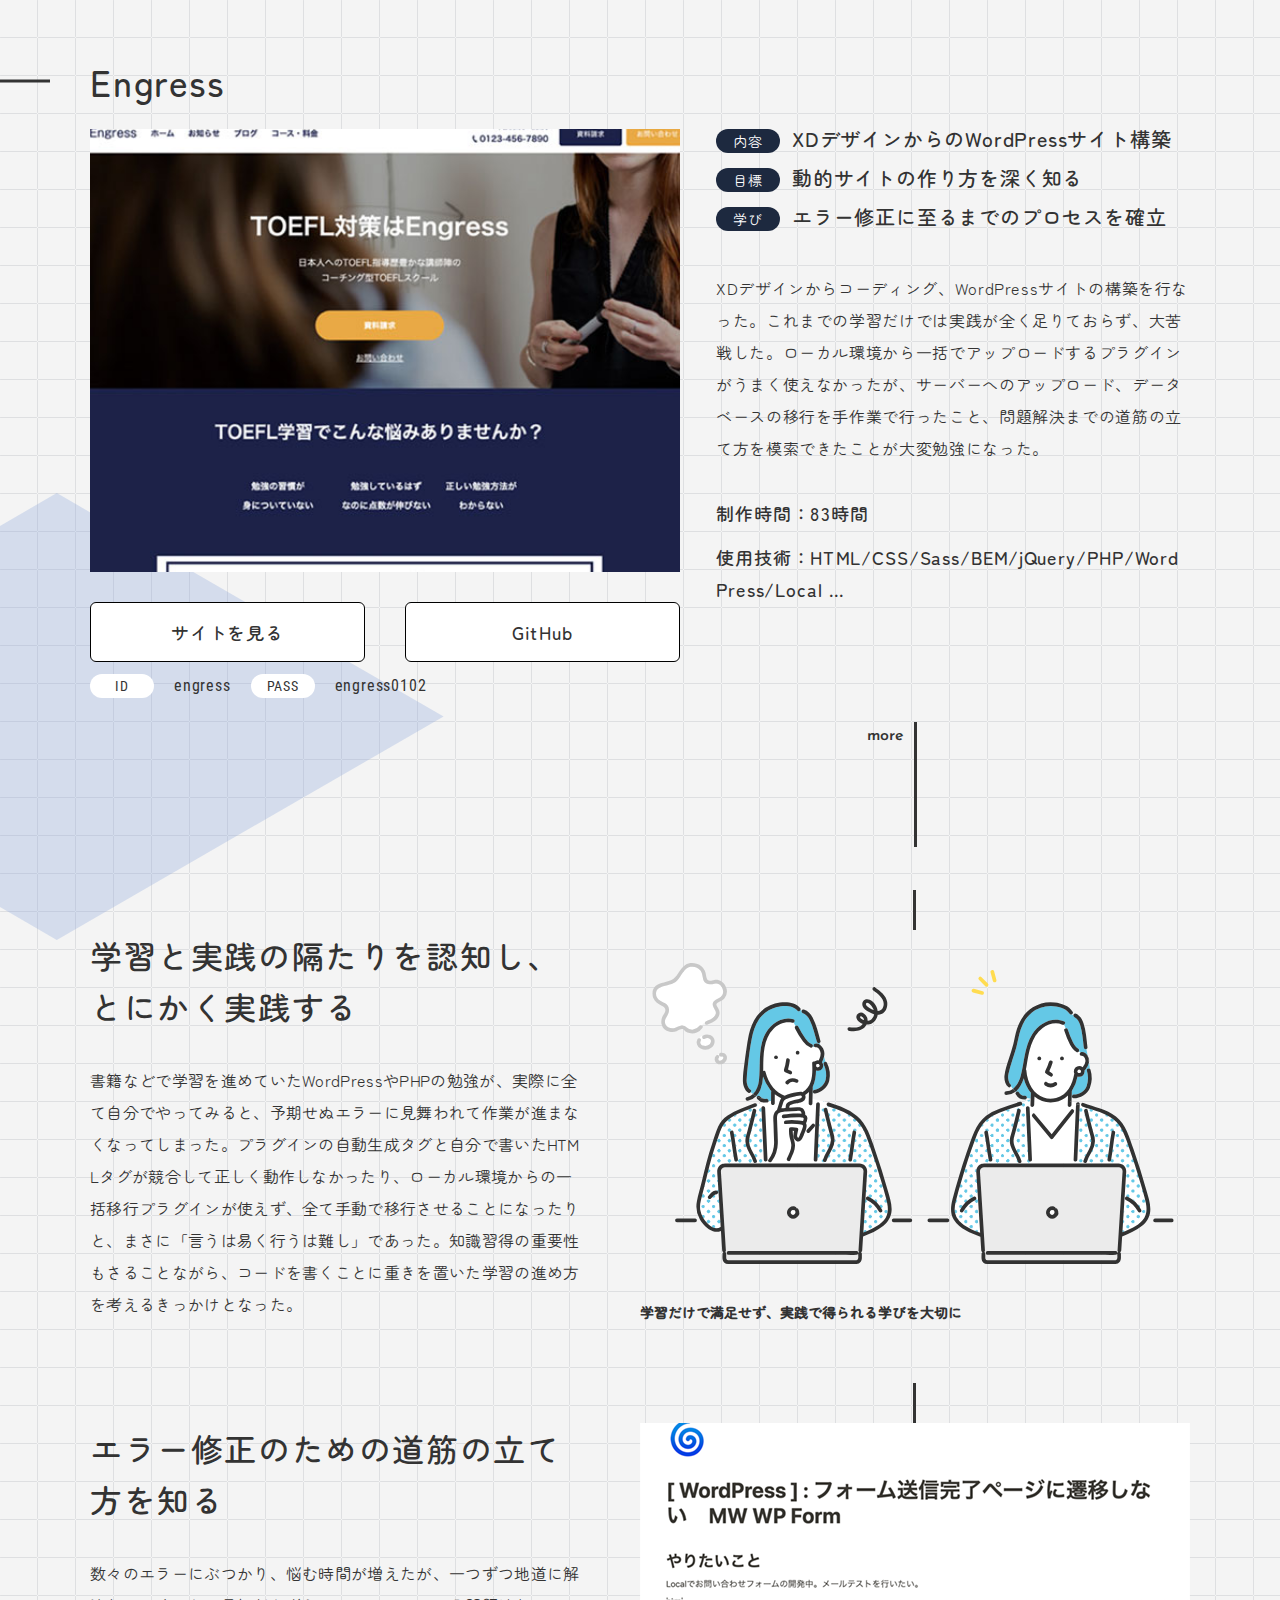
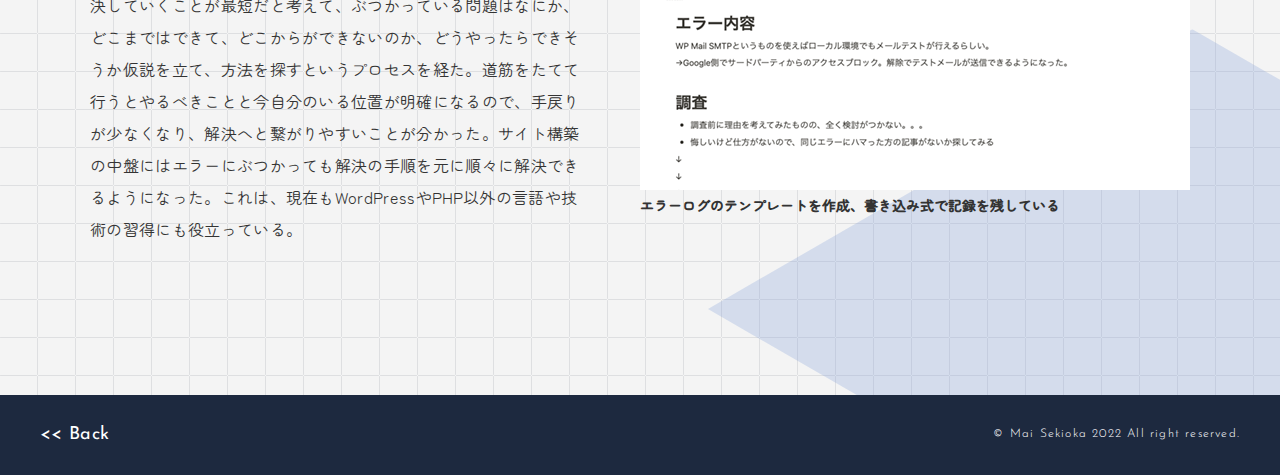
==== engress/index.html @ be6222df "制作物ページ　フォントの読み込み方法変更、フォント変更に伴う余白調整" ====
<!DOCTYPE html>
<html lang="ja">
<head>
  <meta charset="UTF-8">
  <meta http-equiv="X-UA-Compatible" content="IE=edge">
  <meta name="viewport" content="width=device-width, initial-scale=1.0" />
  <link rel="shortcut icon" href="../resources/img/favicon.ico">
  <link rel="apple-touch-icon" sizes="180x180" href="../resources/img/favicon.ico">
  <title>Engress - 架空英会話スクールのWordPressサイト | 関岡真依のポートフォリオサイト</title>
  <link rel="stylesheet" href="../resources/css/ress.css">
  <link rel="stylesheet" href="../resources/css/works.css">
</head>
<body>
  <main class="Works">
    <section class="Introduce">
      <div class="Introduce__Inner">
        <h2 class="Introduce-Title">Engress</h2>
        <div class="Introduce-Media">
          <div class="Introduce-Media-Link-Area">
            <div class="Introduce-Image" style="background-image: url(../resources/img/gallery/engress-fv.jpg);"></div>
            <div class="Introduce-LinkBtn-Box">
              <a href="https://engress.sakuraweb.com/" class="Introduce-LinkBtn-WebSite" target="_blank"><span class="Introduce-LinkBtn-Text">サイトを見る</span></a>
              <a href="https://github.com/MaiSekioka/engress" class="Introduce-LinkBtn-GitHub" target="_blank"><span class="Introduce-LinkBtn-Text">GitHub</span></a>
            </div>
            <div class="Introduce-LoginInformation">
              <div class="Introduce-LoginInformation-Item">
                <span class="Introduce-LoginInformation-Badge">ID</span>
                <span class="Introduce-LoginInformation-Text">engress</span>
              </div>
              <div class="Introduce-LoginInformation-Item">
                <span class="Introduce-LoginInformation-Badge">PASS</span>
                <span class="Introduce-LoginInformation-Text">engress0102</span>
              </div>
            </div>
          </div>
          <div class="Introduce-Media-Text-Area">
            <ul class="Introduce-Media-Summary-Box">
              <li class="Introduce-Media-Summary">
                <span class="Introduce-Media-Summary-Badge">内容</span>
                <span class="Introduce-Media-Summary-Text">XDデザインからのWordPressサイト構築</span>
              </li>
              <li class="Introduce-Media-Summary">
                <span class="Introduce-Media-Summary-Badge">目標</span>
                <span class="Introduce-Media-Summary-Text">動的サイトの作り方を深く知る</span>
              </li>
              <li class="Introduce-Media-Summary">
                <span class="Introduce-Media-Summary-Badge">学び</span>
                <span class="Introduce-Media-Summary-Text">エラー修正に至るまでのプロセスを確立</span>
              </li>
            </ul>
            <p class="Introduce-Media-Overview-Text">
              XDデザインからコーディング、WordPressサイトの構築を行なった。これまでの学習だけでは実践が全く足りておらず、大苦戦した。ローカル環境から一括でアップロードするプラグインがうまく使えなかったが、サーバーへのアップロード、データベースの移行を手作業で行ったこと、問題解決までの道筋の立て方を模索できたことが大変勉強になった。
            </p>
            <p class="Introduce-Media-Time-Text">
              制作時間：83時間
            </p>
            <p class="Introduce-Media-Technique-Text">
              使用技術：HTML/CSS/Sass/BEM/jQuery/PHP/WordPress/Local ...
            </p>
          </div>
        </div>
        
        <div class="More">
          <a href="#Description" class="More-Scroll-Btn">more</a>
          <div class="More-FootPrints-Area">
            <svg id="More-Footprints" class="js-animation More-Footprints" version="1.1" xmlns="http://www.w3.org/2000/svg" xmlns:xlink="http://www.w3.org/1999/xlink" x="0px" y="0px"
            viewBox="0 0 30 124" style="enable-background:new 0 0 30 124;" xml:space="preserve">
              <g id="More-Footprint01">
                <path class="st2" d="M1.8,5.3c0-0.7,0-1.4,0.1-2.2C2.1,1.2,3.8-0.2,5.8,0c1.7,0.2,3,1.5,3.1,3.1C9,3.9,9.1,4.6,9.1,5.3L1.8,5.3z"/>
                <path class="st2" d="M2.8,7.8c-0.6,0-1.1,0.4-1.2,1c-0.4,2.5-1.5,7.1-1.5,9c0.1,14.7,10.7,14.9,10.6,0c0-2-1.1-6.5-1.6-9c-0.1-0.6-0.6-1-1.2-1L2.8,7.8z"/>
              </g>
              <g id="More-Footprint02">
                <path class="st2" d="M20.7,52.8c0-0.7,0-1.4,0.1-2.2c0.2-1.9,1.9-3.3,3.8-3.1c1.7,0.2,3,1.5,3.1,3.1c0.1,0.7,0.1,1.4,0.2,2.2L20.7,52.8z"/>
                <path class="st2" d="M21.7,55.3c-0.6,0-1.1,0.4-1.2,1c-0.4,2.5-1.5,7.1-1.5,9c0.1,14.7,10.7,14.9,10.6,0c0-2-1.1-6.5-1.6-9c-0.1-0.6-0.6-1-1.2-1L21.7,55.3z"/>
              </g>
              <g id="More-Footprint03">
                <path class="st2" d="M2.1,100.4c0-0.7,0-1.5,0.1-2.2c0.2-1.9,1.9-3.3,3.8-3.1c1.7,0.2,3,1.5,3.1,3.1c0.1,0.7,0.1,1.4,0.2,2.2L2.1,100.4z"/>
                <path class="st2" d="M3.2,102.9c-0.6,0-1.1,0.4-1.2,1c-0.4,2.5-1.5,7.1-1.5,9c0.1,14.8,10.7,14.9,10.7,0c0-2-1.1-6.5-1.6-9c-0.1-0.6-0.6-1-1.2-1L3.2,102.9z"/>
              </g>
            </svg>
          </div>
        </div>
      </div>

      <div class="Introduce-Bg-Diamond-BottomLeft"></div>
      <div class="Introduce-SP-Bg-Diamond-MiddleLeft"></div>
      <div class="Introduce-SP-Bg-Diamond-BottomRight"></div>
    </section>

    <section id="Description" class="Description">
      <div class="Description__Inner">
          <div class="Description-Media">
            <div class="Description-Media__Inner">
              <div class="Description-Text-Box">
                <p class="Description-Text-Box-Title">学習と実践の隔たりを認知し、とにかく実践する</p>
                <p class="Description-Text-Box-Text">
                  書籍などで学習を進めていたWordPressやPHPの勉強が、実際に全て自分でやってみると、予期せぬエラーに見舞われて作業が進まなくなってしまった。プラグインの自動生成タグと自分で書いたHTMLタグが競合して正しく動作しなかったり、ローカル環境からの一括移行プラグインが使えず、全て手動で移行させることになったりと、まさに「言うは易く行うは難し」であった。知識習得の重要性もさることながら、コードを書くことに重きを置いた学習の進め方を考えるきっかけとなった。
                </p>
              </div>
              <figure class="Description-Image-Box">
                <img src="../resources/img/gallery/engress-media01.svg" alt="エラーを解決する人" class="Description-Img">
                <figcaption class="Description-Caption">学習だけで満足せず、実践で得られる学びを大切に</figcaption>
              </figure>
            </div>
          </div>

          <div class="Description-Media">
            <div class="Description-Media__Inner">
              <div class="Description-Text-Box">
                <p class="Description-Text-Box-Title">エラー修正のための道筋の立て方を知る</p>
                <p class="Description-Text-Box-Text">
                  数々のエラーにぶつかり、悩む時間が増えたが、一つずつ地道に解決していくことが最短だと考えて、ぶつかっている問題はなにか、どこまではできて、どこからができないのか、どうやったらできそうか仮説を立て、方法を探すというプロセスを経た。道筋をたてて行うとやるべきことと今自分のいる位置が明確になるので、手戻りが少なくなり、解決へと繋がりやすいことが分かった。サイト構築の中盤にはエラーにぶつかっても解決の手順を元に順々に解決できるようになった。これは、現在もWordPressやPHP以外の言語や技術の習得にも役立っている。</p>
              </div>
              <figure class="Description-Image-Box">
                <img src="../resources/img/gallery/engress-media02.png" alt="Notionのエラーノート" class="Description-Img">
                <figcaption class="Description-Caption">エラーログのテンプレートを作成、書き込み式で記録を残している</figcaption>
              </figure>
            </div>
          </div>

      </div>
      <div class="Description-Bg-Diamond-BottomRight"></div>
      <div class="Description-SP-Bg-Diamond-BottomLeft"></div>
    </section>
  </main> 
  <footer class="Works-Footer">
    <div class="Works-Footer__Inner">
      <a href="#" onclick="history.back(-1); return false;" class="Works-Footer-Back-Link">&lt;&lt; Back</a>
      <small class="Works-Footer-CopyText">©︎ Mai Sekioka 2022 All right reserved.</small>
    </div>
  </footer>
  <script src="../resources/js/jquery-3.6.0.min.js" defer></script>
  <script src="../resources/js/works.js" defer></script>
</body>
</html>
---- resources/css/ress.css ----
/*!
 * ress.css • v4.0.0
 * MIT License
 * github.com/filipelinhares/ress
 */

/* # =================================================================
   # Global selectors
   # ================================================================= */

html {
  box-sizing: border-box;
  -webkit-text-size-adjust: 100%; /* Prevent adjustments of font size after orientation changes in iOS */
  word-break: normal;
  -moz-tab-size: 4;
  tab-size: 4;
}

*,
::before,
::after {
  background-repeat: no-repeat; /* Set `background-repeat: no-repeat` to all elements and pseudo elements */
  box-sizing: inherit;
}

::before,
::after {
  text-decoration: inherit; /* Inherit text-decoration and vertical align to ::before and ::after pseudo elements */
  vertical-align: inherit;
}

* {
  padding: 0; /* Reset `padding` and `margin` of all elements */
  margin: 0;
}

/* # =================================================================
   # General elements
   # ================================================================= */

hr {
  overflow: visible; /* Show the overflow in Edge and IE */
  height: 0; /* Add the correct box sizing in Firefox */
  color: inherit; /* Correct border color in Firefox. */
}

details,
main {
  display: block; /* Render the `main` element consistently in IE. */
}

summary {
  display: list-item; /* Add the correct display in all browsers */
}

small {
  font-size: 80%; /* Set font-size to 80% in `small` elements */
}

[hidden] {
  display: none; /* Add the correct display in IE */
}

abbr[title] {
  border-bottom: none; /* Remove the bottom border in Chrome 57 */
  /* Add the correct text decoration in Chrome, Edge, IE, Opera, and Safari */
  text-decoration: underline;
  text-decoration: underline dotted;
}

a {
  background-color: transparent; /* Remove the gray background on active links in IE 10 */
}

a:active,
a:hover {
  outline-width: 0; /* Remove the outline when hovering in all browsers */
}

code,
kbd,
pre,
samp {
  font-family: monospace, monospace; /* Specify the font family of code elements */
}

pre {
  font-size: 1em; /* Correct the odd `em` font sizing in all browsers */
}

b,
strong {
  font-weight: bolder; /* Add the correct font weight in Chrome, Edge, and Safari */
}

/* https://gist.github.com/unruthless/413930 */
sub,
sup {
  font-size: 75%;
  line-height: 0;
  position: relative;
  vertical-align: baseline;
}

sub {
  bottom: -0.25em;
}

sup {
  top: -0.5em;
}

table {
  border-color: inherit; /* Correct border color in all Chrome, Edge, and Safari. */
  text-indent: 0; /* Remove text indentation in Chrome, Edge, and Safari */
}

/* # =================================================================
   # Forms
   # ================================================================= */

input {
  border-radius: 0;
}

/* Replace pointer cursor in disabled elements */
[disabled] {
  cursor: default;
}

[type='number']::-webkit-inner-spin-button,
[type='number']::-webkit-outer-spin-button {
  height: auto; /* Correct the cursor style of increment and decrement buttons in Chrome */
}

[type='search'] {
  -webkit-appearance: textfield; /* Correct the odd appearance in Chrome and Safari */
  outline-offset: -2px; /* Correct the outline style in Safari */
}

[type='search']::-webkit-search-decoration {
  -webkit-appearance: none; /* Remove the inner padding in Chrome and Safari on macOS */
}

textarea {
  overflow: auto; /* Internet Explorer 11+ */
  resize: vertical; /* Specify textarea resizability */
}

button,
input,
optgroup,
select,
textarea {
  font: inherit; /* Specify font inheritance of form elements */
}

optgroup {
  font-weight: bold; /* Restore the font weight unset by the previous rule */
}

button {
  overflow: visible; /* Address `overflow` set to `hidden` in IE 8/9/10/11 */
}

button,
select {
  text-transform: none; /* Firefox 40+, Internet Explorer 11- */
}

/* Apply cursor pointer to button elements */
button,
[type='button'],
[type='reset'],
[type='submit'],
[role='button'] {
  cursor: pointer;
  color: inherit;
}

/* Remove inner padding and border in Firefox 4+ */
button::-moz-focus-inner,
[type='button']::-moz-focus-inner,
[type='reset']::-moz-focus-inner,
[type='submit']::-moz-focus-inner {
  border-style: none;
  padding: 0;
}

/* Replace focus style removed in the border reset above */
button:-moz-focusring,
[type='button']::-moz-focus-inner,
[type='reset']::-moz-focus-inner,
[type='submit']::-moz-focus-inner {
  outline: 1px dotted ButtonText;
}

button,
html [type='button'], /* Prevent a WebKit bug where (2) destroys native `audio` and `video`controls in Android 4 */
[type='reset'],
[type='submit'] {
  -webkit-appearance: button; /* Correct the inability to style clickable types in iOS */
}

/* Remove the default button styling in all browsers */
button,
input,
select,
textarea {
  background-color: transparent;
  border-style: none;
}

a:focus,
button:focus,
input:focus,
select:focus,
textarea:focus {
  outline-width: 0;
}

/* Style select like a standard input */
select {
  -moz-appearance: none; /* Firefox 36+ */
  -webkit-appearance: none; /* Chrome 41+ */
}

select::-ms-expand {
  display: none; /* Internet Explorer 11+ */
}

select::-ms-value {
  color: currentColor; /* Internet Explorer 11+ */
}

legend {
  border: 0; /* Correct `color` not being inherited in IE 8/9/10/11 */
  color: inherit; /* Correct the color inheritance from `fieldset` elements in IE */
  display: table; /* Correct the text wrapping in Edge and IE */
  max-width: 100%; /* Correct the text wrapping in Edge and IE */
  white-space: normal; /* Correct the text wrapping in Edge and IE */
  max-width: 100%; /* Correct the text wrapping in Edge 18- and IE */
}

::-webkit-file-upload-button {
  /* Correct the inability to style clickable types in iOS and Safari */
  -webkit-appearance: button;
  color: inherit;
  font: inherit; /* Change font properties to `inherit` in Chrome and Safari */
}

/* # =================================================================
   # Specify media element style
   # ================================================================= */

img {
  border-style: none; /* Remove border when inside `a` element in IE 8/9/10 */
}

/* Add the correct vertical alignment in Chrome, Firefox, and Opera */
progress {
  vertical-align: baseline;
}

/* # =================================================================
   # Accessibility
   # ================================================================= */

/* Specify the progress cursor of updating elements */
[aria-busy='true'] {
  cursor: progress;
}

/* Specify the pointer cursor of trigger elements */
[aria-controls] {
  cursor: pointer;
}

/* Specify the unstyled cursor of disabled, not-editable, or otherwise inoperable elements */
[aria-disabled='true'] {
  cursor: default;
}
---- resources/css/works.css ----
@charset "UTF-8";
html {
  overflow-x: hidden;
  font-size: 62.5%;
}

@font-face {
  font-family: "Zen Maru Gothic";
  src: url("/resources/font/ZenMaruGothic-Regular.woff") format("woff");
  font-style: normal;
  font-weight: 400;
  font-display: swap;
}
@font-face {
  font-family: "Zen Maru Gothic";
  src: url("/resources/font/ZenMaruGothic-Medium.woff") format("woff");
  font-style: normal;
  font-weight: 500;
  font-display: swap;
}
@font-face {
  font-family: "Josefin Sans";
  src: url("/resources/font/JosefinSans-Light.woff") format("woff");
  font-style: normal;
  font-weight: 300;
  font-display: swap;
}
@font-face {
  font-family: "Josefin Sans";
  src: url("/resources/font/JosefinSans-Regular.woff") format("woff");
  font-style: normal;
  font-weight: 400;
  font-display: swap;
}
@font-face {
  font-family: "Josefin Sans";
  src: url("/resources/font/JosefinSans-SemiBold.woff") format("woff");
  font-style: normal;
  font-weight: 600;
  font-display: swap;
}
@font-face {
  font-family: "Roboto Condensed";
  src: url("/resources/font/RobotoCondensed-Regular.woff") format("woff");
  font-style: normal;
  font-weight: 400;
  font-display: swap;
}
body {
  font-size: 1.6rem;
  font-family: "Zen Maru Gothic", "ヒラギノ丸ゴ ProN", "Hiragino Maru Gothic ProN", serif;
  color: #333333;
  position: relative;
  overflow-x: hidden;
}

body * {
  box-sizing: border-box;
}

img {
  display: block;
  width: 100%;
}

li {
  list-style: none;
}

a {
  display: block;
}

a:link, a:visited, a:hover, a:active {
  color: #333333;
  text-decoration: none;
}

.Works {
  overflow: hidden;
  background: url(../img/bg-grid.svg), #f4f4f4;
}
@media screen and (max-width: 767px) {
  .Works {
    background: url(../img/bg-grid-sm.svg), #f4f4f4;
  }
}

.Introduce {
  position: relative;
  z-index: 0;
  align-items: center;
  justify-content: center;
  display: flex;
  width: 100%;
  min-height: 850px;
  padding-top: 60px;
  padding-left: 40px;
  padding-right: 40px;
}
@media screen and (max-width: 767px) {
  .Introduce {
    min-height: auto;
    padding-top: 62px;
    padding-bottom: 80px;
    padding-left: 0px;
    padding-right: 0px;
  }
}
.Introduce__Inner {
  width: 1100px;
}
@media screen and (max-width: 767px) {
  .Introduce__Inner {
    width: 100%;
  }
}

.Introduce-Title {
  position: relative;
  font-size: 3.6rem;
  line-height: 1;
  font-weight: 500;
  font-style: normal;
  letter-spacing: 0.05em;
}
@media screen and (max-width: 767px) {
  .Introduce-Title {
    padding-left: 137px;
    font-size: 2.8rem;
  }
}
.Introduce-Title::before {
  content: "";
  position: absolute;
  left: calc(((100vw - 100%) / 2 + 40px) * -1);
  top: 50%;
  display: block;
  transform: translateY(-50%);
  width: calc((100vw - 100%) / 2);
  min-width: 132px;
  height: 3px;
  background-color: #333333;
}
@media screen and (max-width: 1439px) {
  .Introduce-Title::before {
    left: -172px;
    width: 132px;
  }
}
@media screen and (max-width: 767px) {
  .Introduce-Title::before {
    left: 0;
    width: 115px;
    min-width: auto;
  }
}

.Introduce-Media {
  align-items: flex-start;
  gap: 36px;
  justify-content: space-between;
  display: flex;
  margin-top: 30px;
}
@media screen and (max-width: 767px) {
  .Introduce-Media {
    flex-direction: column;
    gap: 48px;
    margin-top: 32px;
    width: 100%;
    padding-left: 15px;
    padding-right: 15px;
  }
}

.Introduce-Media-Link-Area {
  min-width: 53.6363636364%;
  flex: 1;
}
@media screen and (max-width: 767px) {
  .Introduce-Media-Link-Area {
    width: 100%;
    min-width: auto;
  }
}

.Introduce-Image {
  display: block;
  width: 100%;
  padding-top: 75.0847457627%;
  background-repeat: no-repeat;
  background-position: center;
  background-size: cover;
}
@media screen and (max-width: 767px) {
  .Introduce-Image {
    padding-top: 75.1724137931%;
  }
}

.Introduce-LinkBtn-Box {
  align-items: center;
  justify-content: space-between;
  display: flex;
  margin-top: 30px;
  font-size: 1.8rem;
  font-weight: 500;
  font-style: normal;
  letter-spacing: 0.05em;
}
@media screen and (max-width: 767px) {
  .Introduce-LinkBtn-Box {
    gap: 20px;
    margin-top: 16px;
    font-size: 1.6rem;
  }
}

.Introduce-LinkBtn-WebSite {
  position: relative;
  overflow: hidden;
  align-items: center;
  justify-content: center;
  display: flex;
  border: 1px solid #000;
  border-radius: 6px;
  width: 46.6101694915%;
  height: 60px;
  background-color: #fff;
  cursor: pointer;
}
@media screen and (max-width: 767px) {
  .Introduce-LinkBtn-WebSite {
    width: 100%;
    min-width: 42.1875%;
    height: 48px;
  }
}
.Introduce-LinkBtn-WebSite:after {
  content: "";
  position: absolute;
  display: block;
  width: 100%;
  height: 100%;
  background-color: #1d293f;
  transform-origin: center;
  transform: scale(0, 1);
  transition: all ease-in 0.2s;
}
.Introduce-LinkBtn-WebSite:hover {
  border: 1px solid #1d293f;
  color: #fff;
  transition: all 0.3s;
}
.Introduce-LinkBtn-WebSite:hover:after {
  opacity: 1;
  transform: scale(1, 1);
  transition: all ease-in 0.2s;
}

.Introduce-LinkBtn-GitHub {
  position: relative;
  overflow: hidden;
  align-items: center;
  justify-content: center;
  display: flex;
  border: 1px solid #000;
  border-radius: 6px;
  width: 46.6101694915%;
  height: 60px;
  background-color: #fff;
  cursor: pointer;
}
@media screen and (max-width: 767px) {
  .Introduce-LinkBtn-GitHub {
    width: 100%;
    min-width: 42.1875%;
    height: 48px;
  }
}
.Introduce-LinkBtn-GitHub:after {
  content: "";
  position: absolute;
  display: block;
  width: 100%;
  height: 100%;
  background-color: #1d293f;
  transform-origin: center;
  transform: scale(0, 1);
  opacity: 0.5;
  transition: all ease-in 0.2s;
}
.Introduce-LinkBtn-GitHub:hover {
  border: 1px solid #1d293f;
  color: #fff;
  transition: all 0.3s;
}
.Introduce-LinkBtn-GitHub:hover:after {
  opacity: 1;
  transform: scale(1, 1);
  transition: all ease-in 0.2s;
}

.Introduce-LinkBtn-Text {
  position: relative;
  z-index: 1;
}

.Introduce-LoginInformation {
  align-items: center;
  display: flex;
  margin-top: 12px;
  line-height: 1;
  font-family: "Roboto Condensed";
  font-weight: 400;
  font-style: normal;
  letter-spacing: 0.05em;
}
@media screen and (max-width: 767px) {
  .Introduce-LoginInformation {
    display: block;
  }
}

.Introduce-LoginInformation-Item {
  align-items: center;
  display: flex;
}
@media screen and (max-width: 767px) {
  .Introduce-LoginInformation-Item {
    margin-left: 17px;
  }
}
.Introduce-LoginInformation-Item + .Introduce-LoginInformation-Item {
  margin-left: 20px;
}
@media screen and (max-width: 767px) {
  .Introduce-LoginInformation-Item + .Introduce-LoginInformation-Item {
    margin-top: 8px;
    margin-left: 17px;
  }
}

.Introduce-LoginInformation-Badge {
  align-items: center;
  justify-content: center;
  display: flex;
  border-radius: 14px;
  width: 64px;
  height: 24px;
  background-color: #fff;
  font-size: 1.4rem;
}
@media screen and (max-width: 767px) {
  .Introduce-LoginInformation-Badge {
    width: 48px;
    height: 18px;
    font-size: 1.3rem;
  }
}

.Introduce-LoginInformation-Text {
  margin-left: 20px;
}
@media screen and (max-width: 767px) {
  .Introduce-LoginInformation-Text {
    font-size: 1.4rem;
  }
}

.Introduce-Media-Text-Area {
  min-width: 43%;
}
@media screen and (max-width: 767px) {
  .Introduce-Media-Text-Area {
    min-width: 100%;
  }
}

.Introduce-Media-Summary {
  display: flex;
  line-height: 1;
  font-weight: 700;
  font-style: normal;
  letter-spacing: 0.05em;
  word-break: break-all;
}
@media screen and (max-width: 767px) {
  .Introduce-Media-Summary {
    display: block;
  }
}
.Introduce-Media-Summary + .Introduce-Media-Summary {
  margin-top: 14px;
}
@media screen and (max-width: 767px) {
  .Introduce-Media-Summary + .Introduce-Media-Summary {
    margin-top: 20px;
  }
}

.Introduce-Media-Summary-Badge {
  align-items: center;
  justify-content: center;
  display: flex;
  border-radius: 14px;
  min-width: 64px;
  height: 24px;
  background-color: #1d293f;
  font-size: 1.4rem;
  font-weight: 400;
  font-style: normal;
  color: #fff;
}
@media screen and (max-width: 767px) {
  .Introduce-Media-Summary-Badge {
    min-width: auto;
    width: 64px;
  }
}

.Introduce-Media-Summary-Text {
  display: block;
  margin-top: -5px;
  margin-left: 12px;
  font-size: 2rem;
  font-weight: 500;
  font-style: normal;
  line-height: 1.5;
  word-break: break-all;
}
@media screen and (max-width: 767px) {
  .Introduce-Media-Summary-Text {
    margin-top: 8px;
    margin-left: 0;
    font-size: 1.6rem;
  }
}

.Introduce-Media-Overview-Text {
  margin-top: 40px;
  line-height: 2;
  font-weight: 400;
  font-style: normal;
  letter-spacing: 0.04em;
}
@media screen and (max-width: 767px) {
  .Introduce-Media-Overview-Text {
    margin-top: 42px;
    font-size: 1.4rem;
  }
}

.Introduce-Media-Time-Text {
  margin-top: 36px;
  font-size: 1.8rem;
  font-weight: 500;
  font-style: normal;
  letter-spacing: 0.05em;
  word-break: break-all;
}
@media screen and (max-width: 767px) {
  .Introduce-Media-Time-Text {
    margin-top: 44px;
    font-size: 1.6rem;
    line-height: 1.6875;
  }
}

.Introduce-Media-Technique-Text {
  margin-top: 16px;
  font-size: 1.8rem;
  line-height: 1.75;
  font-weight: 500;
  font-style: normal;
  letter-spacing: 0.05em;
  word-break: break-all;
}
@media screen and (max-width: 767px) {
  .Introduce-Media-Technique-Text {
    margin-top: 24px;
    font-size: 1.6rem;
    line-height: 1.6875;
  }
}

.More {
  align-items: flex-start;
  justify-content: flex-end;
  display: flex;
  margin-top: 24px;
  width: 100%;
  height: 125px;
  background-image: url(../img/gallery/bg-more-area-line.svg);
  background-repeat: no-repeat;
  background-position: right 24.9% center;
  background-size: auto 100%;
}
@media screen and (max-width: 767px) {
  .More {
    position: absolute;
    z-index: 1;
    bottom: -80px;
    right: 0;
    left: 0;
    justify-content: center;
    height: 120px;
    background-position: center;
    background-size: auto 100%;
  }
}

.More-Scroll-Btn {
  margin-top: 6px;
  margin-right: 36px;
  font-family: "Josefin Sans";
  line-height: 1;
  font-weight: 600;
  font-style: normal;
  transition: all 0.3s;
}
@media screen and (max-width: 959px) {
  .More-Scroll-Btn {
    margin-right: 40px;
  }
}
@media screen and (max-width: 767px) {
  .More-Scroll-Btn {
    margin-top: 19px;
  }
}
.More-Scroll-Btn:hover {
  transform: scale(1.05);
  transition: all 0.3s;
}

.More-FootPrints-Area {
  margin-right: 20%;
  width: 30px;
  height: 124px;
}
@media screen and (max-width: 959px) {
  .More-FootPrints-Area {
    margin-right: 18%;
  }
}
@media screen and (max-width: 767px) {
  .More-FootPrints-Area {
    position: relative;
    left: -10px;
    margin-right: 0;
    width: 15px;
    height: 120px;
  }
}

@media screen and (max-width: 767px) {
  .More-Footprints {
    position: absolute;
    bottom: 0;
  }
}

.Introduce-Bg-Diamond-BottomLeft {
  position: absolute;
  z-index: -1;
  bottom: -91px;
  left: -25.76%;
  width: 60.7%;
  max-width: 874px;
  padding-top: 35%;
  background: url(../img/bg-diamond.svg);
  background-repeat: no-repeat;
  background-size: contain;
}
@media screen and (min-width: 1440px) {
  .Introduce-Bg-Diamond-BottomLeft {
    left: calc(50% - 874px - 210px);
    padding-top: 505px;
  }
}
@media screen and (max-width: 767px) {
  .Introduce-Bg-Diamond-BottomLeft {
    display: none;
  }
}

.Introduce-SP-Bg-Diamond-MiddleLeft {
  display: none;
}
@media screen and (max-width: 767px) {
  .Introduce-SP-Bg-Diamond-MiddleLeft {
    position: absolute;
    z-index: -1;
    top: 30.65%;
    left: -282px;
    display: block;
    width: 675px;
    height: 389px;
    background: url(../img/bg-diamond.svg);
    background-repeat: no-repeat;
    background-size: contain;
  }
}

.Introduce-SP-Bg-Diamond-BottomRight {
  display: none;
}
@media screen and (max-width: 767px) {
  .Introduce-SP-Bg-Diamond-BottomRight {
    position: absolute;
    z-index: -1;
    bottom: 60px;
    right: -92px;
    display: block;
    width: 350px;
    height: 202px;
    background: url(../img/bg-diamond.svg);
    background-repeat: no-repeat;
    background-size: contain;
  }
}

.Description {
  position: relative;
  z-index: 0;
  align-items: center;
  justify-content: center;
  display: flex;
  width: 100%;
  padding-top: 80px;
  padding-bottom: 150px;
  padding-left: 40px;
  padding-right: 40px;
}
@media screen and (max-width: 767px) {
  .Description {
    padding-top: 140px;
    padding-bottom: 100px;
    padding-left: 0;
    padding-right: 0;
  }
}
.Description__Inner {
  width: 1100px;
}

.Description-Media {
  position: relative;
  width: 100%;
}
.Description-Media::before {
  content: "";
  position: absolute;
  right: 24.9%;
  top: -40px;
  display: block;
  width: 3px;
  height: 40px;
  background-color: #333333;
}
@media screen and (max-width: 767px) {
  .Description-Media::before {
    display: none;
  }
}
@media screen and (max-width: 767px) {
  .Description-Media::after {
    content: "";
    position: absolute;
    z-index: -1;
    top: -35px;
    left: -100px;
    display: block;
    width: 260px;
    height: 150px;
    background-image: url(../img/bg-diamond.svg);
    background-repeat: no-repeat;
    background-position: center;
    background-size: contain;
  }
}
.Description-Media + .Description-Media {
  margin-top: 100px;
}
@media screen and (max-width: 767px) {
  .Description-Media + .Description-Media {
    margin-top: 85px;
  }
}
.Description-Media + .Description-Media::after {
  left: auto;
  right: -100px;
}
.Description-Media__Inner {
  align-items: flex-start;
  justify-content: space-between;
  gap: 4.9090909091%;
  display: flex;
  width: 100%;
}
@media screen and (max-width: 767px) {
  .Description-Media__Inner {
    flex-direction: column;
    gap: 40px;
    padding-left: 15px;
    padding-right: 15px;
  }
}

.Description-Text-Box {
  min-width: 45.0909090909%;
}
@media screen and (max-width: 767px) {
  .Description-Text-Box {
    min-width: 100%;
  }
}

.Description-Text-Box-Title {
  font-size: 3.2rem;
  line-height: 1.6;
  font-weight: 500;
  font-style: normal;
  letter-spacing: 0.05em;
}
@media screen and (max-width: 767px) {
  .Description-Text-Box-Title {
    font-size: 2.4rem;
    line-height: 1.5;
  }
}

.Description-Text-Box-Text {
  margin-top: 32px;
  line-height: 2;
  font-weight: 400;
  font-style: normal;
  letter-spacing: 0.02em;
  word-break: break-all;
}
@media screen and (max-width: 767px) {
  .Description-Text-Box-Text {
    margin-top: 24px;
    font-size: 1.4rem;
  }
}

.Description-Image-Box {
  position: relative;
  min-width: 50%;
}
@media screen and (max-width: 767px) {
  .Description-Image-Box {
    min-width: 100%;
  }
}
@media screen and (max-width: 767px) {
  .Description-Image-Box::before {
    content: "";
    position: absolute;
    top: -20px;
    right: 50%;
    display: block;
    width: 3px;
    height: 20px;
    transform: translateX(-50%);
    background-color: #333333;
  }
}

.Description-Caption {
  margin-top: 5px;
  font-size: 1.4rem;
  line-height: 1.5;
  font-weight: 700;
  font-style: normal;
}

.Description-Bg-Diamond-BottomRight {
  position: absolute;
  z-index: -1;
  bottom: -230px;
  right: -31.3%;
  width: 76%;
  padding-top: 632px;
  background-image: url(../img/bg-diamond.svg);
  background-repeat: no-repeat;
  background-position: center;
  background-size: contain;
}
@media screen and (min-width: 1440px) {
  .Description-Bg-Diamond-BottomRight {
    right: calc(50% - 1095px - 100px);
    padding-top: 632px;
  }
}
@media screen and (max-width: 767px) {
  .Description-Bg-Diamond-BottomRight {
    display: none;
  }
}

@media screen and (max-width: 767px) {
  .Description-SP-Bg-Diamond-BottomLeft {
    position: absolute;
    z-index: -1;
    bottom: -167px;
    left: -261px;
    width: 581px;
    padding-top: 335px;
    background-image: url(../img/bg-diamond.svg);
    background-repeat: no-repeat;
    background-position: center;
    background-size: contain;
  }
}

.Works-Footer {
  align-items: center;
  justify-content: center;
  display: flex;
  padding-top: 28px;
  padding-bottom: 28px;
  padding-left: 40px;
  padding-right: 40px;
  width: 100%;
  height: 80px;
  background-color: #1d293f;
  color: #fff;
}
@media screen and (max-width: 767px) {
  .Works-Footer {
    padding-top: 20px;
    padding-bottom: 20px;
    padding-left: 15px;
    padding-right: 15px;
    height: 120px;
    text-align: center;
  }
}
.Works-Footer__Inner {
  align-items: center;
  justify-content: space-between;
  display: flex;
  width: 1280px;
}
@media screen and (max-width: 767px) {
  .Works-Footer__Inner {
    flex-direction: column;
    justify-content: center;
  }
}

.Works-Footer-Back-Link {
  position: relative;
  font-size: 1.8rem;
  line-height: 1;
  font-family: "Josefin Sans";
  font-weight: 500;
  font-style: normal;
  letter-spacing: 0.02em;
  color: #fff !important;
  transition: opacity 0.3s;
}
.Works-Footer-Back-Link:hover {
  opacity: 0.7;
  transition: opacity 0.3s;
}

.Works-Footer-CopyText {
  font-size: 1.2rem;
  line-height: 1.3333;
  font-family: "Josefin Sans";
  font-weight: 300;
  font-style: normal;
  letter-spacing: 0.1em;
}
@media screen and (max-width: 767px) {
  .Works-Footer-CopyText {
    margin-top: 41px;
  }
}

.st2 {
  fill: none;
}

@-webkit-keyframes drawLine {
  100% {
    stroke-dashoffset: 0;
  }
}

@keyframes drawLine {
  100% {
    stroke-dashoffset: 0;
  }
}
#More-Footprint01,
#More-Footprint02,
#More-Footprint03 {
  fill-opacity: 0;
  stroke-dasharray: 300;
  stroke-dashoffset: 301;
  -webkit-animation: drawLine 0.1s linear forwards;
          animation: drawLine 0.1s linear forwards;
  transition: fill-opacity 0.1s;
}

#More-Footprint01.done .st2 {
  fill: #1a283e;
  fill-opacity: 1;
  transition: fill-opacity 0.2s;
}

#More-Footprint02.done .st2 {
  fill: #1a283e;
  fill-opacity: 1;
  transition: fill-opacity 0.2s;
  transition-delay: 0.3s;
}

#More-Footprint03.done .st2 {
  fill: #1a283e;
  fill-opacity: 1;
  transition: fill-opacity 0.2s;
  transition-delay: 0.6s;
}
/*# sourceMappingURL=works.css.map */
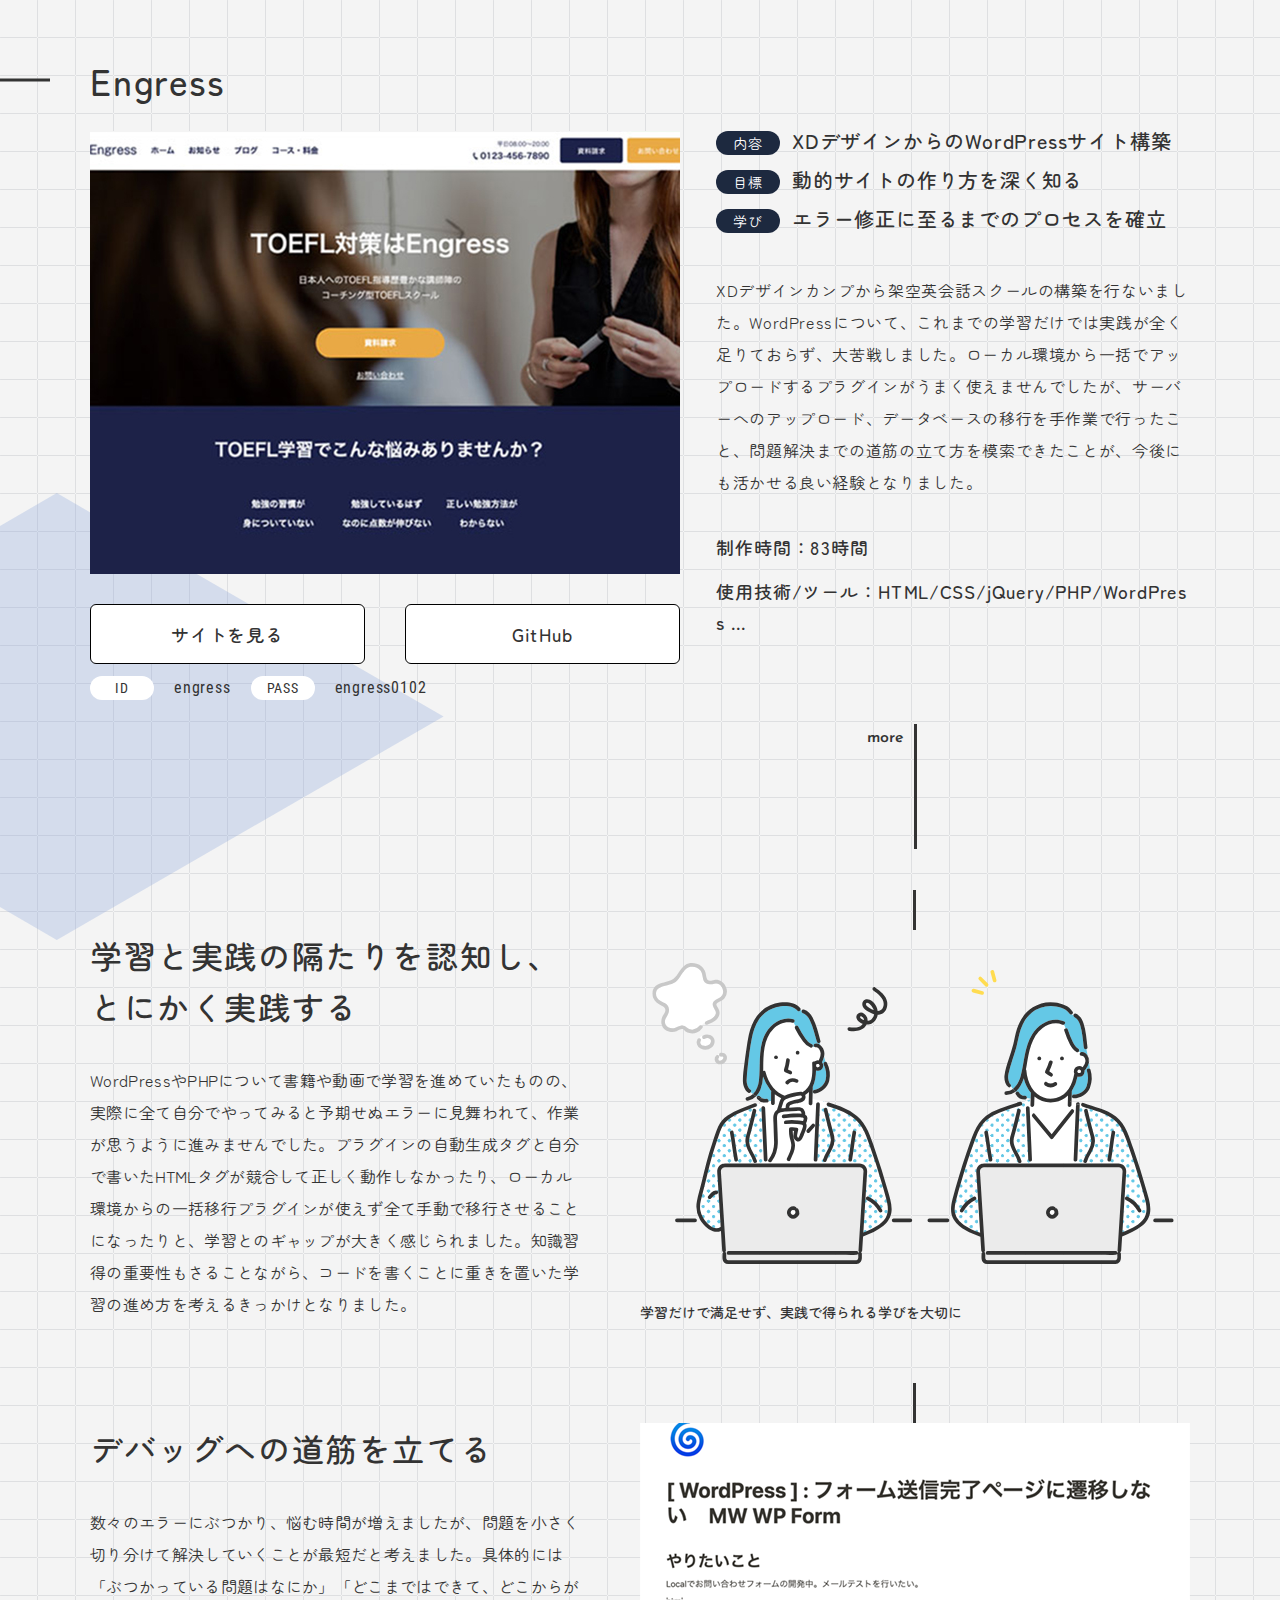
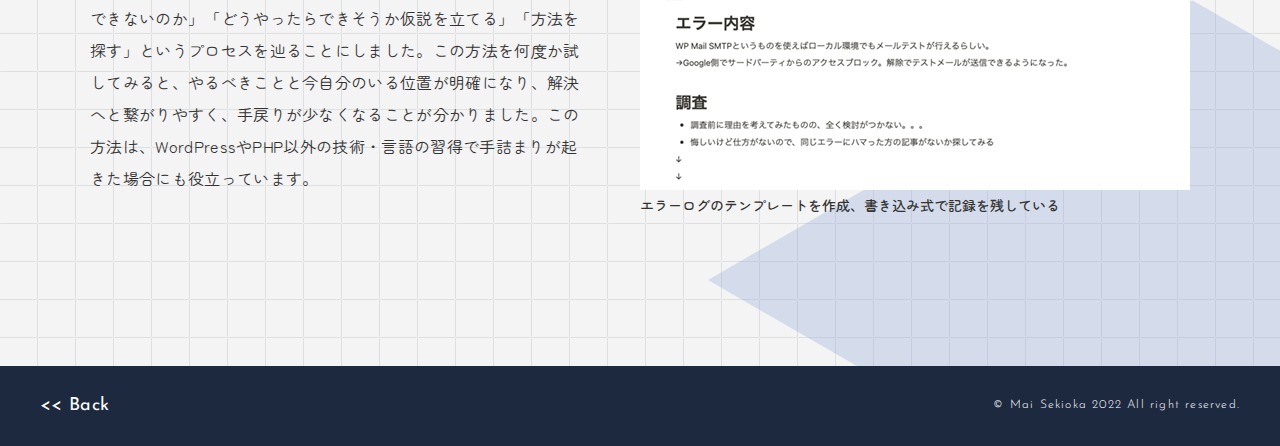
==== commit 097ea6f0: "制作物ページ　Engress　テキストの修正" ====
--- a/engress/index.html
+++ b/engress/index.html
@@ -49,13 +49,13 @@
               </li>
             </ul>
             <p class="Introduce-Media-Overview-Text">
-              XDデザインからコーディング、WordPressサイトの構築を行なった。これまでの学習だけでは実践が全く足りておらず、大苦戦した。ローカル環境から一括でアップロードするプラグインがうまく使えなかったが、サーバーへのアップロード、データベースの移行を手作業で行ったこと、問題解決までの道筋の立て方を模索できたことが大変勉強になった。
+              XDデザインカンプから架空英会話スクールの構築を行ないました。WordPressについて、これまでの学習だけでは実践が全く足りておらず、大苦戦しました。ローカル環境から一括でアップロードするプラグインがうまく使えませんでしたが、サーバーへのアップロード、データベースの移行を手作業で行ったこと、問題解決までの道筋の立て方を模索できたことが、今後にも活かせる良い経験となりました。
             </p>
             <p class="Introduce-Media-Time-Text">
               制作時間：83時間
             </p>
             <p class="Introduce-Media-Technique-Text">
-              使用技術：HTML/CSS/Sass/BEM/jQuery/PHP/WordPress/Local ...
+              使用技術/ツール：HTML/CSS/jQuery/PHP/WordPress ...
             </p>
           </div>
         </div>
@@ -94,7 +94,7 @@
               <div class="Description-Text-Box">
                 <p class="Description-Text-Box-Title">学習と実践の隔たりを認知し、とにかく実践する</p>
                 <p class="Description-Text-Box-Text">
-                  書籍などで学習を進めていたWordPressやPHPの勉強が、実際に全て自分でやってみると、予期せぬエラーに見舞われて作業が進まなくなってしまった。プラグインの自動生成タグと自分で書いたHTMLタグが競合して正しく動作しなかったり、ローカル環境からの一括移行プラグインが使えず、全て手動で移行させることになったりと、まさに「言うは易く行うは難し」であった。知識習得の重要性もさることながら、コードを書くことに重きを置いた学習の進め方を考えるきっかけとなった。
+                  WordPressやPHPについて書籍や動画で学習を進めていたものの、実際に全て自分でやってみると予期せぬエラーに見舞われて、作業が思うように進みませんでした。プラグインの自動生成タグと自分で書いたHTMLタグが競合して正しく動作しなかったり、ローカル環境からの一括移行プラグインが使えず全て手動で移行させることになったりと、学習とのギャップが大きく感じられました。知識習得の重要性もさることながら、コードを書くことに重きを置いた学習の進め方を考えるきっかけとなりました。
                 </p>
               </div>
               <figure class="Description-Image-Box">
@@ -107,9 +107,9 @@
           <div class="Description-Media">
             <div class="Description-Media__Inner">
               <div class="Description-Text-Box">
-                <p class="Description-Text-Box-Title">エラー修正のための道筋の立て方を知る</p>
+                <p class="Description-Text-Box-Title">デバッグへの道筋を立てる</p>
                 <p class="Description-Text-Box-Text">
-                  数々のエラーにぶつかり、悩む時間が増えたが、一つずつ地道に解決していくことが最短だと考えて、ぶつかっている問題はなにか、どこまではできて、どこからができないのか、どうやったらできそうか仮説を立て、方法を探すというプロセスを経た。道筋をたてて行うとやるべきことと今自分のいる位置が明確になるので、手戻りが少なくなり、解決へと繋がりやすいことが分かった。サイト構築の中盤にはエラーにぶつかっても解決の手順を元に順々に解決できるようになった。これは、現在もWordPressやPHP以外の言語や技術の習得にも役立っている。</p>
+                  数々のエラーにぶつかり、悩む時間が増えましたが、問題を小さく切り分けて解決していくことが最短だと考えました。具体的には「ぶつかっている問題はなにか」「どこまではできて、どこからができないのか」「どうやったらできそうか仮説を立てる」「方法を探す」というプロセスを辿ることにしました。この方法を何度か試してみると、やるべきことと今自分のいる位置が明確になり、解決へと繋がりやすく、手戻りが少なくなることが分かりました。この方法は、WordPressやPHP以外の技術・言語の習得で手詰まりが起きた場合にも役立っています。</p>
               </div>
               <figure class="Description-Image-Box">
                 <img src="../resources/img/gallery/engress-media02.png" alt="Notionのエラーノート" class="Description-Img">
--- a/resources/css/works.css
+++ b/resources/css/works.css
@@ -118,15 +118,21 @@
 
 .Introduce-Title {
   position: relative;
+  display: inline-block;
   font-size: 3.6rem;
   line-height: 1;
   font-weight: 500;
   font-style: normal;
   letter-spacing: 0.05em;
 }
-@media screen and (max-width: 767px) {
+@media screen and (max-width: 1180px) {
   .Introduce-Title {
-    padding-left: 137px;
+    padding-left: 80px;
+  }
+}
+@media screen and (max-width: 767px) {
+  .Introduce-Title {
+    padding-left: 100px;
     font-size: 2.8rem;
   }
 }
@@ -148,11 +154,17 @@
     width: 132px;
   }
 }
+@media screen and (max-width: 1180px) {
+  .Introduce-Title::before {
+    left: -40px;
+    width: 100px;
+    min-width: auto;
+  }
+}
 @media screen and (max-width: 767px) {
   .Introduce-Title::before {
     left: 0;
-    width: 115px;
-    min-width: auto;
+    width: 80px;
   }
 }
 
@@ -774,7 +786,7 @@
   margin-top: 5px;
   font-size: 1.4rem;
   line-height: 1.5;
-  font-weight: 700;
+  font-weight: 500;
   font-style: normal;
 }
 
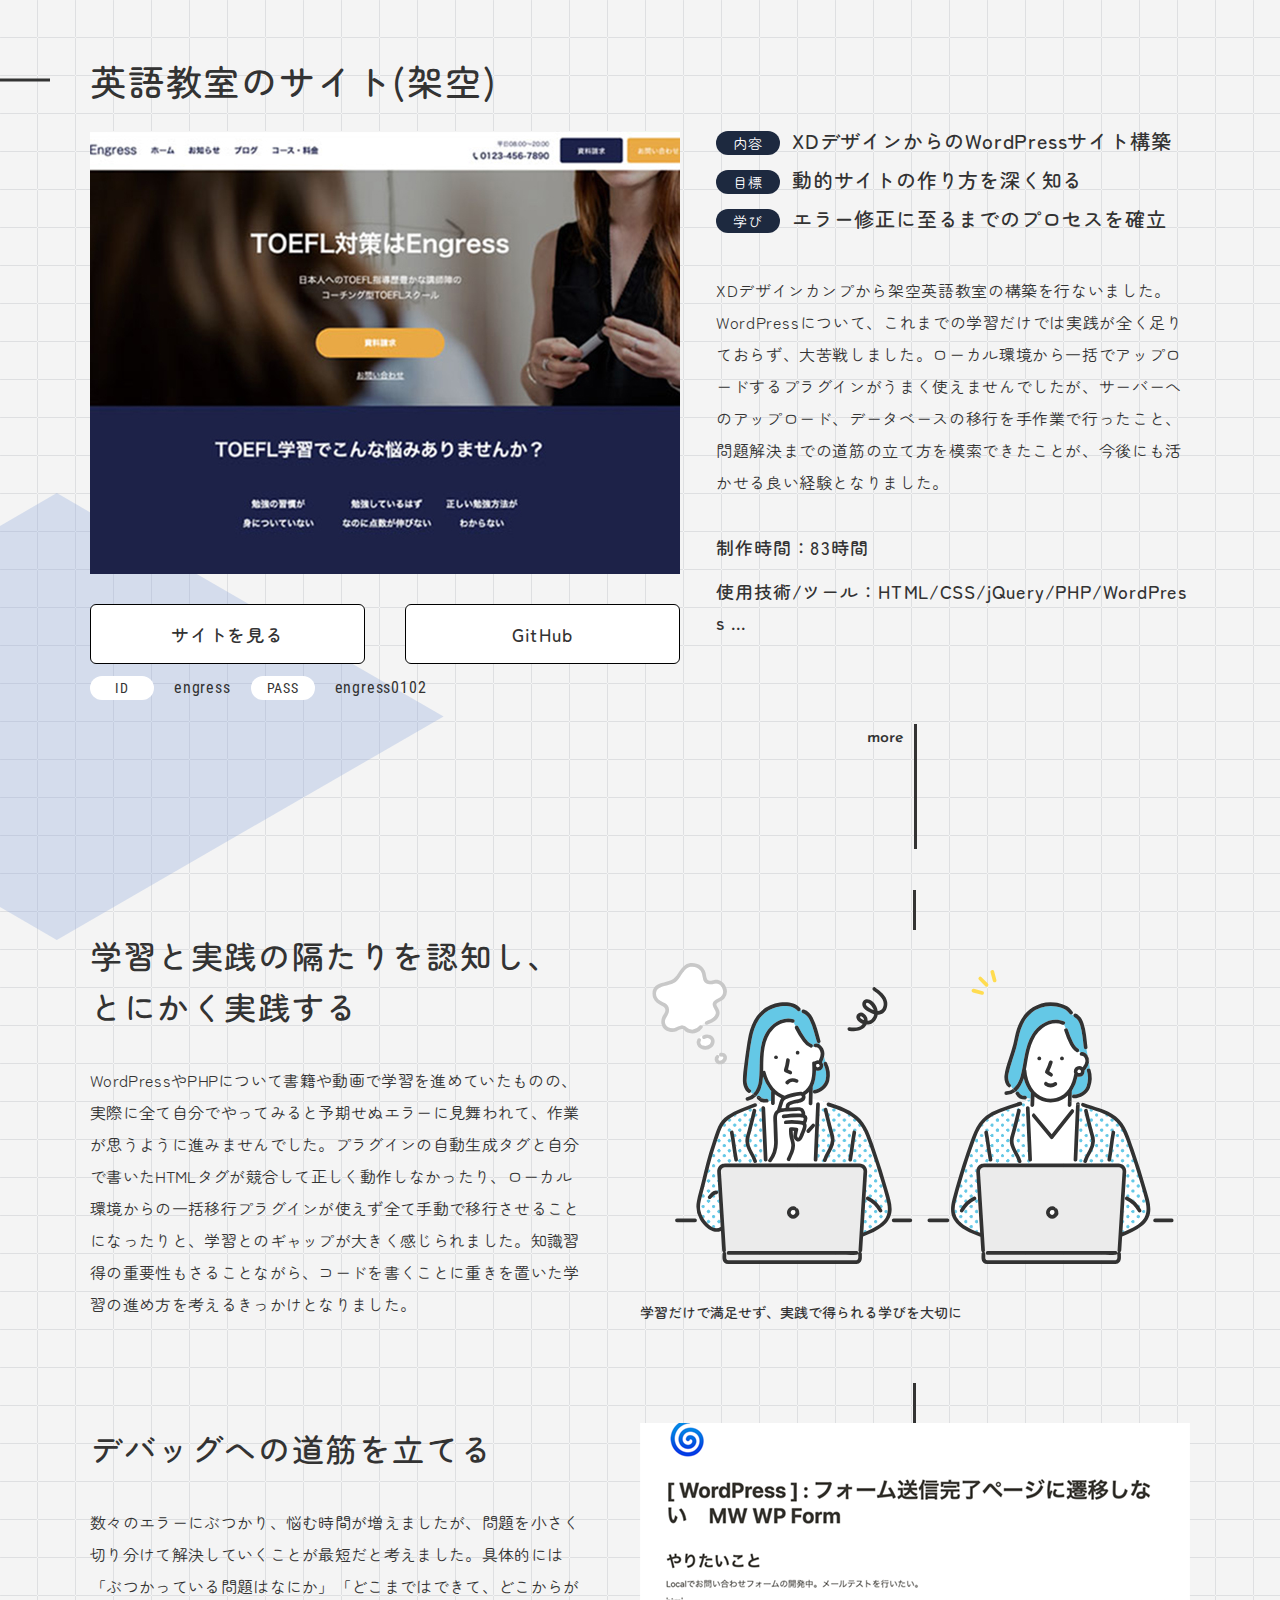
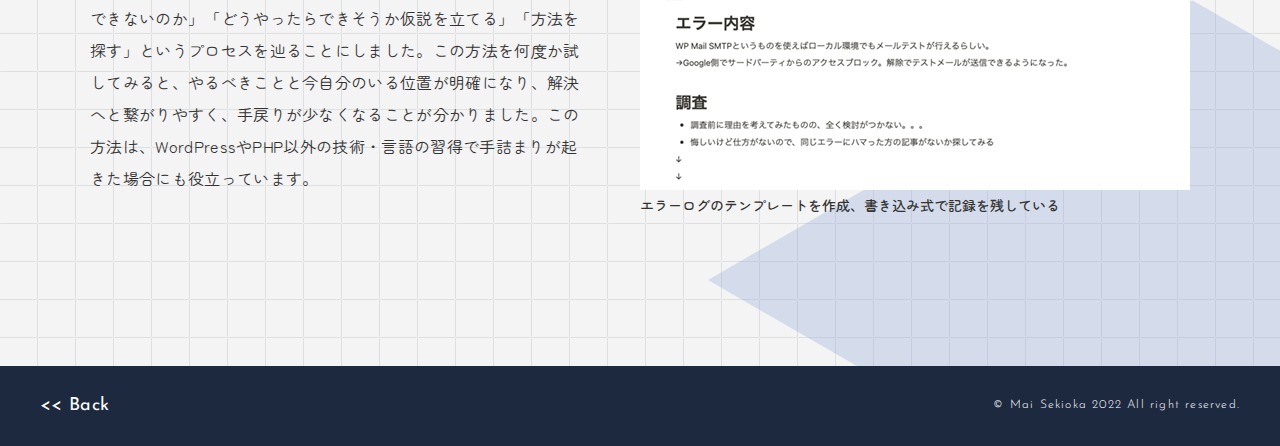
==== commit c1f94b96: "制作物ページ　制作物名の記載箇所を修正(架空サイトである旨の明記)" ====
--- a/engress/index.html
+++ b/engress/index.html
@@ -6,7 +6,7 @@
   <meta name="viewport" content="width=device-width, initial-scale=1.0" />
   <link rel="shortcut icon" href="../resources/img/favicon.ico">
   <link rel="apple-touch-icon" sizes="180x180" href="../resources/img/favicon.ico">
-  <title>Engress - 架空英会話スクールのWordPressサイト | 関岡真依のポートフォリオサイト</title>
+  <title>架空英語教室のWordPressサイト | 関岡真依のポートフォリオサイト</title>
   <link rel="stylesheet" href="../resources/css/ress.css">
   <link rel="stylesheet" href="../resources/css/works.css">
 </head>
@@ -14,7 +14,7 @@
   <main class="Works">
     <section class="Introduce">
       <div class="Introduce__Inner">
-        <h2 class="Introduce-Title">Engress</h2>
+        <h2 class="Introduce-Title">英語教室のサイト(架空)</h2>
         <div class="Introduce-Media">
           <div class="Introduce-Media-Link-Area">
             <div class="Introduce-Image" style="background-image: url(../resources/img/gallery/engress-fv.jpg);"></div>
@@ -49,7 +49,7 @@
               </li>
             </ul>
             <p class="Introduce-Media-Overview-Text">
-              XDデザインカンプから架空英会話スクールの構築を行ないました。WordPressについて、これまでの学習だけでは実践が全く足りておらず、大苦戦しました。ローカル環境から一括でアップロードするプラグインがうまく使えませんでしたが、サーバーへのアップロード、データベースの移行を手作業で行ったこと、問題解決までの道筋の立て方を模索できたことが、今後にも活かせる良い経験となりました。
+              XDデザインカンプから架空英語教室の構築を行ないました。WordPressについて、これまでの学習だけでは実践が全く足りておらず、大苦戦しました。ローカル環境から一括でアップロードするプラグインがうまく使えませんでしたが、サーバーへのアップロード、データベースの移行を手作業で行ったこと、問題解決までの道筋の立て方を模索できたことが、今後にも活かせる良い経験となりました。
             </p>
             <p class="Introduce-Media-Time-Text">
               制作時間：83時間
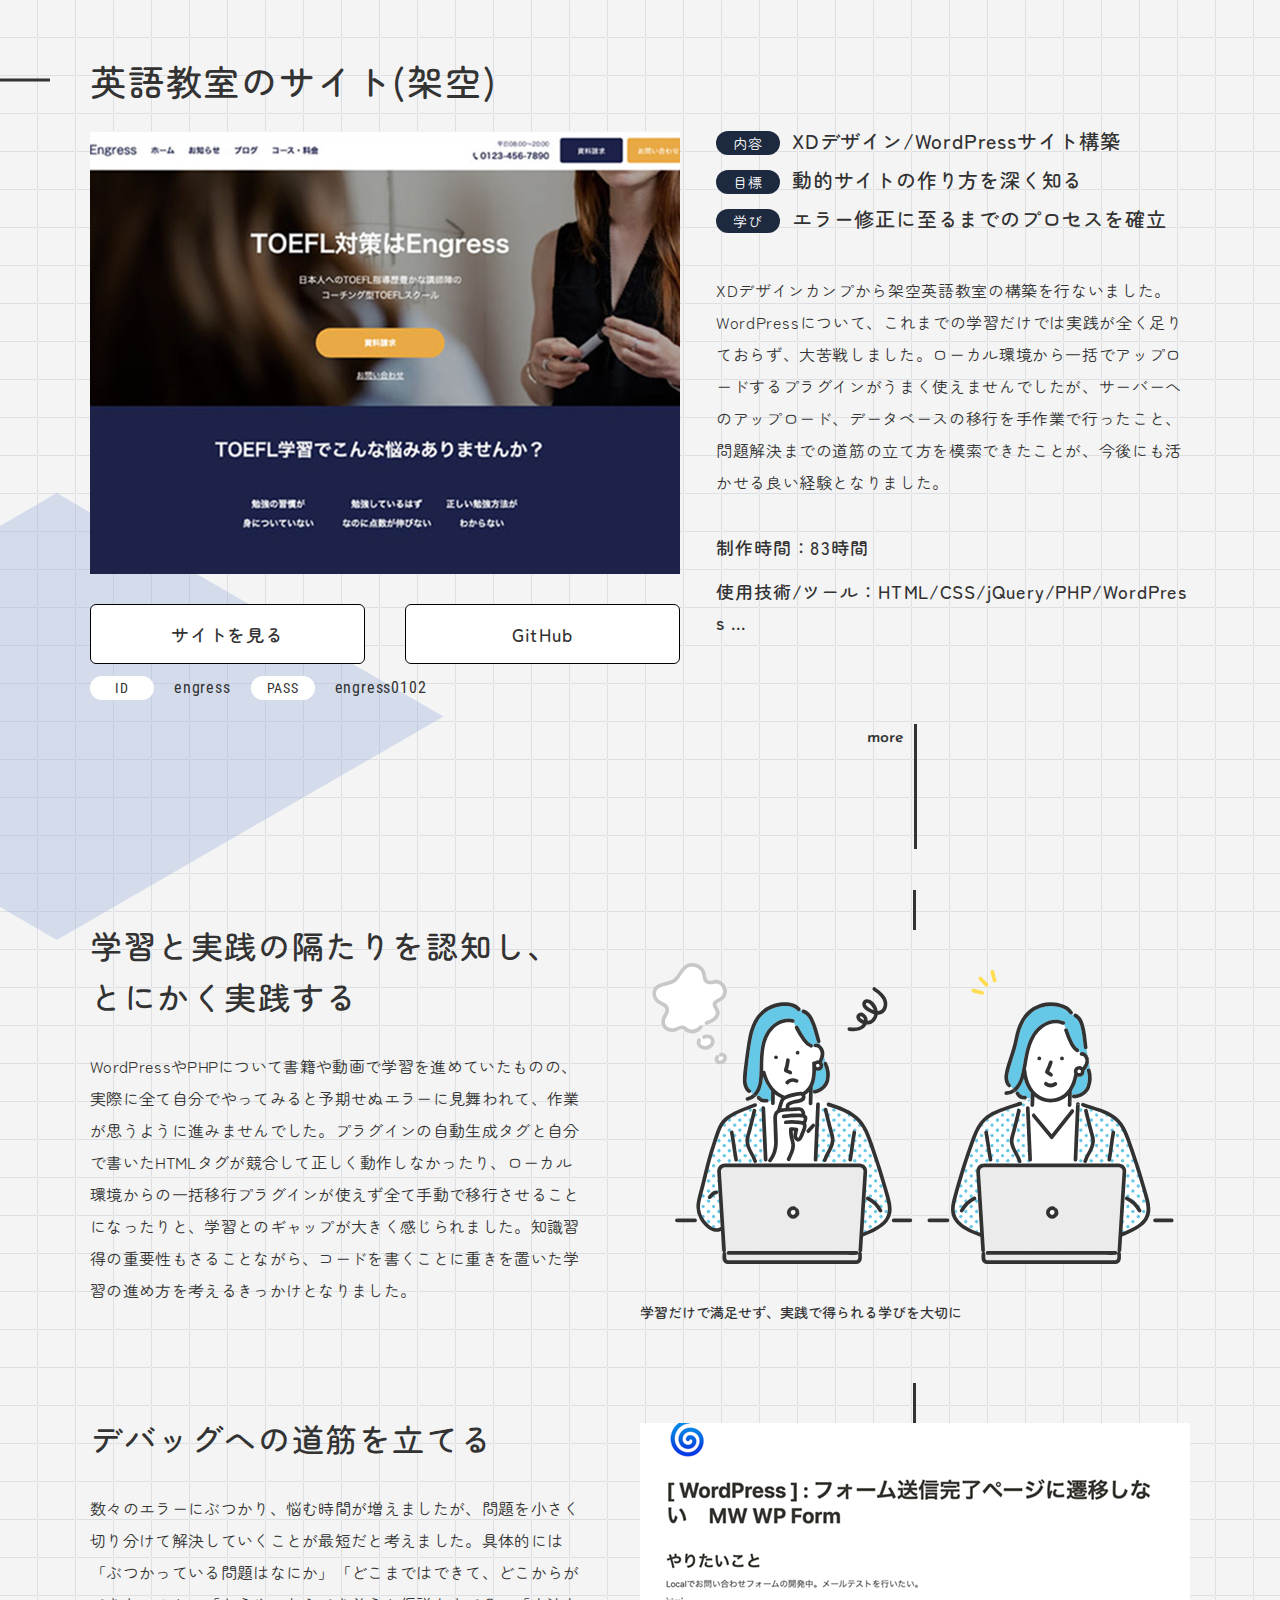
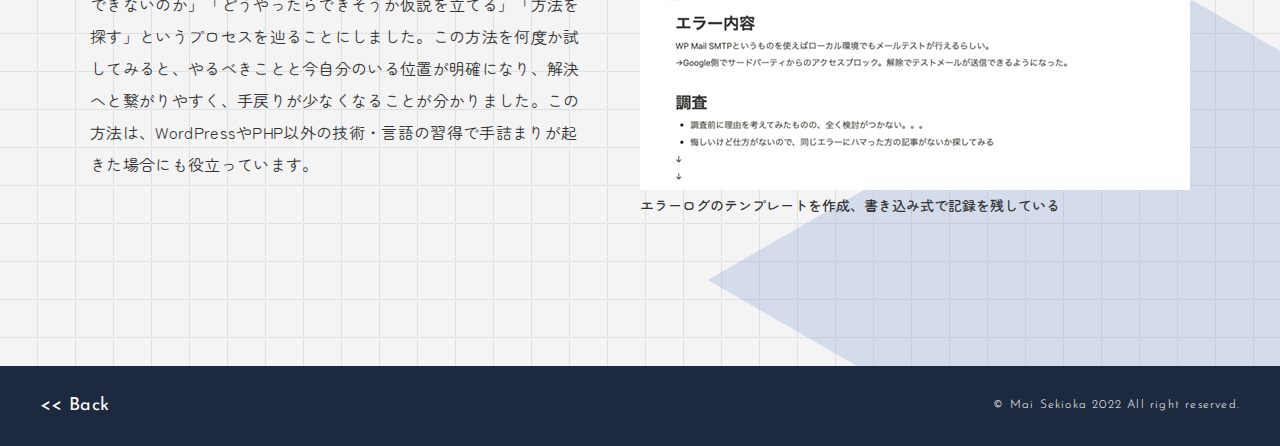
==== commit b3a94328: "トップページ・制作物ページ　内容のテキスト変更、目標のテキストを統一" ====
--- a/engress/index.html
+++ b/engress/index.html
@@ -37,7 +37,7 @@
             <ul class="Introduce-Media-Summary-Box">
               <li class="Introduce-Media-Summary">
                 <span class="Introduce-Media-Summary-Badge">内容</span>
-                <span class="Introduce-Media-Summary-Text">XDデザインからのWordPressサイト構築</span>
+                <span class="Introduce-Media-Summary-Text">XDデザイン/WordPressサイト構築</span>
               </li>
               <li class="Introduce-Media-Summary">
                 <span class="Introduce-Media-Summary-Badge">目標</span>
--- a/resources/css/ress.css
+++ b/resources/css/ress.css
@@ -10,17 +10,17 @@
 
 html {
   box-sizing: border-box;
-  -webkit-text-size-adjust: 100%; /* Prevent adjustments of font size after orientation changes in iOS */
+  text-size-adjust: 100%; /* Prevent adjustments of font size after orientation changes in iOS */
   word-break: normal;
-  -moz-tab-size: 4;
+  tab-size: 4;
   tab-size: 4;
 }
 
 *,
 ::before,
 ::after {
+  box-sizing: inherit;
   background-repeat: no-repeat; /* Set `background-repeat: no-repeat` to all elements and pseudo elements */
-  box-sizing: inherit;
 }
 
 ::before,
@@ -30,8 +30,8 @@
 }
 
 * {
+  margin: 0;
   padding: 0; /* Reset `padding` and `margin` of all elements */
-  margin: 0;
 }
 
 /* # =================================================================
@@ -63,6 +63,7 @@
 
 abbr[title] {
   border-bottom: none; /* Remove the bottom border in Chrome 57 */
+
   /* Add the correct text decoration in Chrome, Edge, IE, Opera, and Safari */
   text-decoration: underline;
   text-decoration: underline dotted;
@@ -94,20 +95,21 @@
 }
 
 /* https://gist.github.com/unruthless/413930 */
+
 sub,
 sup {
+  position: relative;
   font-size: 75%;
   line-height: 0;
-  position: relative;
   vertical-align: baseline;
 }
 
 sub {
-  bottom: -0.25em;
+  bottom: -.25em;
 }
 
 sup {
-  top: -0.5em;
+  top: -.5em;
 }
 
 table {
@@ -124,6 +126,7 @@
 }
 
 /* Replace pointer cursor in disabled elements */
+
 [disabled] {
   cursor: default;
 }
@@ -134,12 +137,12 @@
 }
 
 [type='search'] {
-  -webkit-appearance: textfield; /* Correct the odd appearance in Chrome and Safari */
+  appearance: textfield; /* Correct the odd appearance in Chrome and Safari */
   outline-offset: -2px; /* Correct the outline style in Safari */
 }
 
 [type='search']::-webkit-search-decoration {
-  -webkit-appearance: none; /* Remove the inner padding in Chrome and Safari on macOS */
+  appearance: none; /* Remove the inner padding in Chrome and Safari on macOS */
 }
 
 textarea {
@@ -169,25 +172,28 @@
 }
 
 /* Apply cursor pointer to button elements */
+
 button,
 [type='button'],
 [type='reset'],
 [type='submit'],
 [role='button'] {
+  color: inherit;
   cursor: pointer;
-  color: inherit;
 }
 
 /* Remove inner padding and border in Firefox 4+ */
+
 button::-moz-focus-inner,
 [type='button']::-moz-focus-inner,
 [type='reset']::-moz-focus-inner,
 [type='submit']::-moz-focus-inner {
+  padding: 0;
   border-style: none;
-  padding: 0;
 }
 
 /* Replace focus style removed in the border reset above */
+
 button:-moz-focusring,
 [type='button']::-moz-focus-inner,
 [type='reset']::-moz-focus-inner,
@@ -199,10 +205,11 @@
 html [type='button'], /* Prevent a WebKit bug where (2) destroys native `audio` and `video`controls in Android 4 */
 [type='reset'],
 [type='submit'] {
-  -webkit-appearance: button; /* Correct the inability to style clickable types in iOS */
+  appearance: button; /* Correct the inability to style clickable types in iOS */
 }
 
 /* Remove the default button styling in all browsers */
+
 button,
 input,
 select,
@@ -220,9 +227,10 @@
 }
 
 /* Style select like a standard input */
+
 select {
-  -moz-appearance: none; /* Firefox 36+ */
-  -webkit-appearance: none; /* Chrome 41+ */
+  appearance: none; /* Firefox 36+ */
+  appearance: none; /* Chrome 41+ */
 }
 
 select::-ms-expand {
@@ -230,23 +238,24 @@
 }
 
 select::-ms-value {
-  color: currentColor; /* Internet Explorer 11+ */
+  color: currentcolor; /* Internet Explorer 11+ */
 }
 
 legend {
+  display: table; /* Correct the text wrapping in Edge and IE */
+  max-width: 100%; /* Correct the text wrapping in Edge and IE */
+  max-width: 100%; /* Correct the text wrapping in Edge 18- and IE */
   border: 0; /* Correct `color` not being inherited in IE 8/9/10/11 */
   color: inherit; /* Correct the color inheritance from `fieldset` elements in IE */
-  display: table; /* Correct the text wrapping in Edge and IE */
-  max-width: 100%; /* Correct the text wrapping in Edge and IE */
   white-space: normal; /* Correct the text wrapping in Edge and IE */
-  max-width: 100%; /* Correct the text wrapping in Edge 18- and IE */
 }
 
 ::-webkit-file-upload-button {
+  font: inherit; /* Change font properties to `inherit` in Chrome and Safari */
+  color: inherit;
+
   /* Correct the inability to style clickable types in iOS and Safari */
-  -webkit-appearance: button;
-  color: inherit;
-  font: inherit; /* Change font properties to `inherit` in Chrome and Safari */
+  appearance: button;
 }
 
 /* # =================================================================
@@ -258,6 +267,7 @@
 }
 
 /* Add the correct vertical alignment in Chrome, Firefox, and Opera */
+
 progress {
   vertical-align: baseline;
 }
@@ -267,16 +277,19 @@
    # ================================================================= */
 
 /* Specify the progress cursor of updating elements */
+
 [aria-busy='true'] {
   cursor: progress;
 }
 
 /* Specify the pointer cursor of trigger elements */
+
 [aria-controls] {
   cursor: pointer;
 }
 
 /* Specify the unstyled cursor of disabled, not-editable, or otherwise inoperable elements */
+
 [aria-disabled='true'] {
   cursor: default;
 }
--- a/resources/css/works.css
+++ b/resources/css/works.css
@@ -6,52 +6,52 @@
 
 @font-face {
   font-family: "Zen Maru Gothic";
+  font-style: normal;
+  font-weight: 400;
   src: url("/resources/font/ZenMaruGothic-Regular.woff") format("woff");
-  font-style: normal;
-  font-weight: 400;
   font-display: swap;
 }
 @font-face {
   font-family: "Zen Maru Gothic";
+  font-style: normal;
+  font-weight: 500;
   src: url("/resources/font/ZenMaruGothic-Medium.woff") format("woff");
-  font-style: normal;
-  font-weight: 500;
   font-display: swap;
 }
 @font-face {
   font-family: "Josefin Sans";
+  font-style: normal;
+  font-weight: 300;
   src: url("/resources/font/JosefinSans-Light.woff") format("woff");
-  font-style: normal;
-  font-weight: 300;
   font-display: swap;
 }
 @font-face {
   font-family: "Josefin Sans";
+  font-style: normal;
+  font-weight: 400;
   src: url("/resources/font/JosefinSans-Regular.woff") format("woff");
-  font-style: normal;
-  font-weight: 400;
   font-display: swap;
 }
 @font-face {
   font-family: "Josefin Sans";
+  font-style: normal;
+  font-weight: 600;
   src: url("/resources/font/JosefinSans-SemiBold.woff") format("woff");
-  font-style: normal;
-  font-weight: 600;
   font-display: swap;
 }
 @font-face {
   font-family: "Roboto Condensed";
+  font-style: normal;
+  font-weight: 400;
   src: url("/resources/font/RobotoCondensed-Regular.woff") format("woff");
-  font-style: normal;
-  font-weight: 400;
   font-display: swap;
 }
 body {
-  font-size: 1.6rem;
-  font-family: "Zen Maru Gothic", "ヒラギノ丸ゴ ProN", "Hiragino Maru Gothic ProN", serif;
-  color: #333333;
   position: relative;
   overflow-x: hidden;
+  font-family: "Zen Maru Gothic", "ヒラギノ丸ゴ ProN", "Hiragino Maru Gothic ProN", serif;
+  font-size: 1.6rem;
+  color: #333333;
 }
 
 body * {
@@ -71,7 +71,10 @@
   display: block;
 }
 
-a:link, a:visited, a:hover, a:active {
+a:link,
+a:visited,
+a:hover,
+a:active {
   color: #333333;
   text-decoration: none;
 }
@@ -89,22 +92,22 @@
 .Introduce {
   position: relative;
   z-index: 0;
+  display: flex;
   align-items: center;
   justify-content: center;
-  display: flex;
   width: 100%;
   min-height: 850px;
   padding-top: 60px;
+  padding-right: 40px;
   padding-left: 40px;
-  padding-right: 40px;
 }
 @media screen and (max-width: 767px) {
   .Introduce {
     min-height: auto;
     padding-top: 62px;
+    padding-right: 0;
     padding-bottom: 80px;
-    padding-left: 0px;
-    padding-right: 0px;
+    padding-left: 0;
   }
 }
 .Introduce__Inner {
@@ -120,9 +123,9 @@
   position: relative;
   display: inline-block;
   font-size: 3.6rem;
+  font-style: normal;
+  font-weight: 500;
   line-height: 1;
-  font-weight: 500;
-  font-style: normal;
   letter-spacing: 0.05em;
 }
 @media screen and (max-width: 1180px) {
@@ -132,21 +135,22 @@
 }
 @media screen and (max-width: 767px) {
   .Introduce-Title {
-    padding-left: 100px;
+    padding-left: 30px;
     font-size: 2.8rem;
+    line-height: 1.25;
   }
 }
 .Introduce-Title::before {
-  content: "";
   position: absolute;
+  top: 50%;
   left: calc(((100vw - 100%) / 2 + 40px) * -1);
-  top: 50%;
   display: block;
-  transform: translateY(-50%);
   width: calc((100vw - 100%) / 2);
   min-width: 132px;
   height: 3px;
   background-color: #333333;
+  content: "";
+  transform: translateY(-50%);
 }
 @media screen and (max-width: 1439px) {
   .Introduce-Title::before {
@@ -164,15 +168,15 @@
 @media screen and (max-width: 767px) {
   .Introduce-Title::before {
     left: 0;
-    width: 80px;
+    width: 15px;
   }
 }
 
 .Introduce-Media {
+  display: flex;
+  gap: 36px;
   align-items: flex-start;
-  gap: 36px;
   justify-content: space-between;
-  display: flex;
   margin-top: 30px;
 }
 @media screen and (max-width: 767px) {
@@ -181,14 +185,14 @@
     gap: 48px;
     margin-top: 32px;
     width: 100%;
+    padding-right: 15px;
     padding-left: 15px;
-    padding-right: 15px;
   }
 }
 
 .Introduce-Media-Link-Area {
+  flex: 1;
   min-width: 53.6363636364%;
-  flex: 1;
 }
 @media screen and (max-width: 767px) {
   .Introduce-Media-Link-Area {
@@ -212,13 +216,13 @@
 }
 
 .Introduce-LinkBtn-Box {
+  display: flex;
   align-items: center;
   justify-content: space-between;
-  display: flex;
   margin-top: 30px;
   font-size: 1.8rem;
+  font-style: normal;
   font-weight: 500;
-  font-style: normal;
   letter-spacing: 0.05em;
 }
 @media screen and (max-width: 767px) {
@@ -231,15 +235,15 @@
 
 .Introduce-LinkBtn-WebSite {
   position: relative;
+  display: flex;
+  align-items: center;
+  justify-content: center;
   overflow: hidden;
-  align-items: center;
-  justify-content: center;
-  display: flex;
-  border: 1px solid #000;
-  border-radius: 6px;
   width: 46.6101694915%;
   height: 60px;
-  background-color: #fff;
+  background-color: #ffffff;
+  border: 1px solid #000000;
+  border-radius: 6px;
   cursor: pointer;
 }
 @media screen and (max-width: 767px) {
@@ -249,39 +253,39 @@
     height: 48px;
   }
 }
-.Introduce-LinkBtn-WebSite:after {
-  content: "";
+.Introduce-LinkBtn-WebSite::after {
   position: absolute;
   display: block;
   width: 100%;
   height: 100%;
   background-color: #1d293f;
+  content: "";
+  transition: all ease-in 0.2s;
+  transform: scale(0, 1);
   transform-origin: center;
-  transform: scale(0, 1);
-  transition: all ease-in 0.2s;
 }
 .Introduce-LinkBtn-WebSite:hover {
   border: 1px solid #1d293f;
-  color: #fff;
+  color: #ffffff;
   transition: all 0.3s;
 }
-.Introduce-LinkBtn-WebSite:hover:after {
+.Introduce-LinkBtn-WebSite:hover::after {
   opacity: 1;
+  transition: all ease-in 0.2s;
   transform: scale(1, 1);
-  transition: all ease-in 0.2s;
 }
 
 .Introduce-LinkBtn-GitHub {
   position: relative;
+  display: flex;
+  align-items: center;
+  justify-content: center;
   overflow: hidden;
-  align-items: center;
-  justify-content: center;
-  display: flex;
-  border: 1px solid #000;
-  border-radius: 6px;
   width: 46.6101694915%;
   height: 60px;
-  background-color: #fff;
+  background-color: #ffffff;
+  border: 1px solid #000000;
+  border-radius: 6px;
   cursor: pointer;
 }
 @media screen and (max-width: 767px) {
@@ -291,27 +295,27 @@
     height: 48px;
   }
 }
-.Introduce-LinkBtn-GitHub:after {
-  content: "";
+.Introduce-LinkBtn-GitHub::after {
   position: absolute;
   display: block;
   width: 100%;
   height: 100%;
   background-color: #1d293f;
+  opacity: 0.5;
+  content: "";
+  transition: all ease-in 0.2s;
+  transform: scale(0, 1);
   transform-origin: center;
-  transform: scale(0, 1);
-  opacity: 0.5;
-  transition: all ease-in 0.2s;
 }
 .Introduce-LinkBtn-GitHub:hover {
   border: 1px solid #1d293f;
-  color: #fff;
+  color: #ffffff;
   transition: all 0.3s;
 }
-.Introduce-LinkBtn-GitHub:hover:after {
+.Introduce-LinkBtn-GitHub:hover::after {
   opacity: 1;
+  transition: all ease-in 0.2s;
   transform: scale(1, 1);
-  transition: all ease-in 0.2s;
 }
 
 .Introduce-LinkBtn-Text {
@@ -320,13 +324,13 @@
 }
 
 .Introduce-LoginInformation {
-  align-items: center;
-  display: flex;
+  display: flex;
+  align-items: center;
   margin-top: 12px;
+  font-family: "Roboto Condensed";
+  font-style: normal;
+  font-weight: 400;
   line-height: 1;
-  font-family: "Roboto Condensed";
-  font-weight: 400;
-  font-style: normal;
   letter-spacing: 0.05em;
 }
 @media screen and (max-width: 767px) {
@@ -336,8 +340,8 @@
 }
 
 .Introduce-LoginInformation-Item {
-  align-items: center;
-  display: flex;
+  display: flex;
+  align-items: center;
 }
 @media screen and (max-width: 767px) {
   .Introduce-LoginInformation-Item {
@@ -355,13 +359,13 @@
 }
 
 .Introduce-LoginInformation-Badge {
+  display: flex;
   align-items: center;
   justify-content: center;
-  display: flex;
-  border-radius: 14px;
   width: 64px;
   height: 24px;
-  background-color: #fff;
+  background-color: #ffffff;
+  border-radius: 14px;
   font-size: 1.4rem;
 }
 @media screen and (max-width: 767px) {
@@ -392,9 +396,9 @@
 
 .Introduce-Media-Summary {
   display: flex;
+  font-style: normal;
+  font-weight: 700;
   line-height: 1;
-  font-weight: 700;
-  font-style: normal;
   letter-spacing: 0.05em;
   word-break: break-all;
 }
@@ -413,22 +417,22 @@
 }
 
 .Introduce-Media-Summary-Badge {
+  display: flex;
   align-items: center;
   justify-content: center;
-  display: flex;
-  border-radius: 14px;
   min-width: 64px;
   height: 24px;
   background-color: #1d293f;
+  border-radius: 14px;
   font-size: 1.4rem;
+  font-style: normal;
   font-weight: 400;
-  font-style: normal;
-  color: #fff;
+  color: #ffffff;
 }
 @media screen and (max-width: 767px) {
   .Introduce-Media-Summary-Badge {
+    width: 64px;
     min-width: auto;
-    width: 64px;
   }
 }
 
@@ -437,8 +441,8 @@
   margin-top: -5px;
   margin-left: 12px;
   font-size: 2rem;
+  font-style: normal;
   font-weight: 500;
-  font-style: normal;
   line-height: 1.5;
   word-break: break-all;
 }
@@ -452,9 +456,9 @@
 
 .Introduce-Media-Overview-Text {
   margin-top: 40px;
+  font-style: normal;
+  font-weight: 400;
   line-height: 2;
-  font-weight: 400;
-  font-style: normal;
   letter-spacing: 0.04em;
 }
 @media screen and (max-width: 767px) {
@@ -467,8 +471,8 @@
 .Introduce-Media-Time-Text {
   margin-top: 36px;
   font-size: 1.8rem;
+  font-style: normal;
   font-weight: 500;
-  font-style: normal;
   letter-spacing: 0.05em;
   word-break: break-all;
 }
@@ -483,9 +487,9 @@
 .Introduce-Media-Technique-Text {
   margin-top: 16px;
   font-size: 1.8rem;
+  font-style: normal;
+  font-weight: 500;
   line-height: 1.75;
-  font-weight: 500;
-  font-style: normal;
   letter-spacing: 0.05em;
   word-break: break-all;
 }
@@ -498,9 +502,9 @@
 }
 
 .More {
+  display: flex;
   align-items: flex-start;
   justify-content: flex-end;
-  display: flex;
   margin-top: 24px;
   width: 100%;
   height: 125px;
@@ -513,8 +517,8 @@
   .More {
     position: absolute;
     z-index: 1;
+    right: 0;
     bottom: -80px;
-    right: 0;
     left: 0;
     justify-content: center;
     height: 120px;
@@ -527,9 +531,9 @@
   margin-top: 6px;
   margin-right: 36px;
   font-family: "Josefin Sans";
+  font-style: normal;
+  font-weight: 600;
   line-height: 1;
-  font-weight: 600;
-  font-style: normal;
   transition: all 0.3s;
 }
 @media screen and (max-width: 959px) {
@@ -543,8 +547,8 @@
   }
 }
 .More-Scroll-Btn:hover {
+  transition: all 0.3s;
   transform: scale(1.05);
-  transition: all 0.3s;
 }
 
 .More-FootPrints-Area {
@@ -623,8 +627,8 @@
   .Introduce-SP-Bg-Diamond-BottomRight {
     position: absolute;
     z-index: -1;
+    right: -92px;
     bottom: 60px;
-    right: -92px;
     display: block;
     width: 350px;
     height: 202px;
@@ -637,21 +641,21 @@
 .Description {
   position: relative;
   z-index: 0;
+  display: flex;
   align-items: center;
   justify-content: center;
-  display: flex;
   width: 100%;
   padding-top: 80px;
+  padding-right: 40px;
   padding-bottom: 150px;
   padding-left: 40px;
-  padding-right: 40px;
 }
 @media screen and (max-width: 767px) {
   .Description {
     padding-top: 140px;
+    padding-right: 0;
     padding-bottom: 100px;
     padding-left: 0;
-    padding-right: 0;
   }
 }
 .Description__Inner {
@@ -663,14 +667,14 @@
   width: 100%;
 }
 .Description-Media::before {
-  content: "";
   position: absolute;
+  top: -40px;
   right: 24.9%;
-  top: -40px;
   display: block;
   width: 3px;
   height: 40px;
   background-color: #333333;
+  content: "";
 }
 @media screen and (max-width: 767px) {
   .Description-Media::before {
@@ -679,7 +683,6 @@
 }
 @media screen and (max-width: 767px) {
   .Description-Media::after {
-    content: "";
     position: absolute;
     z-index: -1;
     top: -35px;
@@ -691,6 +694,7 @@
     background-repeat: no-repeat;
     background-position: center;
     background-size: contain;
+    content: "";
   }
 }
 .Description-Media + .Description-Media {
@@ -702,22 +706,22 @@
   }
 }
 .Description-Media + .Description-Media::after {
+  right: -100px;
   left: auto;
-  right: -100px;
 }
 .Description-Media__Inner {
+  display: flex;
+  gap: 4.9090909091%;
   align-items: flex-start;
   justify-content: space-between;
-  gap: 4.9090909091%;
-  display: flex;
   width: 100%;
 }
 @media screen and (max-width: 767px) {
   .Description-Media__Inner {
     flex-direction: column;
     gap: 40px;
+    padding-right: 15px;
     padding-left: 15px;
-    padding-right: 15px;
   }
 }
 
@@ -731,10 +735,11 @@
 }
 
 .Description-Text-Box-Title {
+  margin-top: -10px;
   font-size: 3.2rem;
+  font-style: normal;
+  font-weight: 500;
   line-height: 1.6;
-  font-weight: 500;
-  font-style: normal;
   letter-spacing: 0.05em;
 }
 @media screen and (max-width: 767px) {
@@ -745,10 +750,10 @@
 }
 
 .Description-Text-Box-Text {
-  margin-top: 32px;
+  margin-top: 28px;
+  font-style: normal;
+  font-weight: 400;
   line-height: 2;
-  font-weight: 400;
-  font-style: normal;
   letter-spacing: 0.02em;
   word-break: break-all;
 }
@@ -770,31 +775,31 @@
 }
 @media screen and (max-width: 767px) {
   .Description-Image-Box::before {
-    content: "";
     position: absolute;
     top: -20px;
     right: 50%;
     display: block;
     width: 3px;
     height: 20px;
+    background-color: #333333;
+    content: "";
     transform: translateX(-50%);
-    background-color: #333333;
   }
 }
 
 .Description-Caption {
   margin-top: 5px;
   font-size: 1.4rem;
+  font-style: normal;
+  font-weight: 500;
   line-height: 1.5;
-  font-weight: 500;
-  font-style: normal;
 }
 
 .Description-Bg-Diamond-BottomRight {
   position: absolute;
   z-index: -1;
+  right: -31.3%;
   bottom: -230px;
-  right: -31.3%;
   width: 76%;
   padding-top: 632px;
   background-image: url(../img/bg-diamond.svg);
@@ -830,32 +835,32 @@
 }
 
 .Works-Footer {
+  display: flex;
   align-items: center;
   justify-content: center;
-  display: flex;
+  width: 100%;
+  height: 80px;
   padding-top: 28px;
+  padding-right: 40px;
   padding-bottom: 28px;
   padding-left: 40px;
-  padding-right: 40px;
-  width: 100%;
-  height: 80px;
   background-color: #1d293f;
-  color: #fff;
+  color: #ffffff;
 }
 @media screen and (max-width: 767px) {
   .Works-Footer {
+    height: 120px;
     padding-top: 20px;
+    padding-right: 15px;
     padding-bottom: 20px;
     padding-left: 15px;
-    padding-right: 15px;
-    height: 120px;
     text-align: center;
   }
 }
 .Works-Footer__Inner {
+  display: flex;
   align-items: center;
   justify-content: space-between;
-  display: flex;
   width: 1280px;
 }
 @media screen and (max-width: 767px) {
@@ -867,13 +872,13 @@
 
 .Works-Footer-Back-Link {
   position: relative;
+  font-family: "Josefin Sans";
   font-size: 1.8rem;
+  font-style: normal;
+  font-weight: 500;
   line-height: 1;
-  font-family: "Josefin Sans";
-  font-weight: 500;
-  font-style: normal;
+  color: #ffffff !important;
   letter-spacing: 0.02em;
-  color: #fff !important;
   transition: opacity 0.3s;
 }
 .Works-Footer-Back-Link:hover {
@@ -882,11 +887,11 @@
 }
 
 .Works-Footer-CopyText {
+  font-family: "Josefin Sans";
   font-size: 1.2rem;
+  font-style: normal;
+  font-weight: 300;
   line-height: 1.3333;
-  font-family: "Josefin Sans";
-  font-weight: 300;
-  font-style: normal;
   letter-spacing: 0.1em;
 }
 @media screen and (max-width: 767px) {
@@ -916,9 +921,9 @@
   fill-opacity: 0;
   stroke-dasharray: 300;
   stroke-dashoffset: 301;
+  transition: fill-opacity 0.1s;
   -webkit-animation: drawLine 0.1s linear forwards;
           animation: drawLine 0.1s linear forwards;
-  transition: fill-opacity 0.1s;
 }
 
 #More-Footprint01.done .st2 {
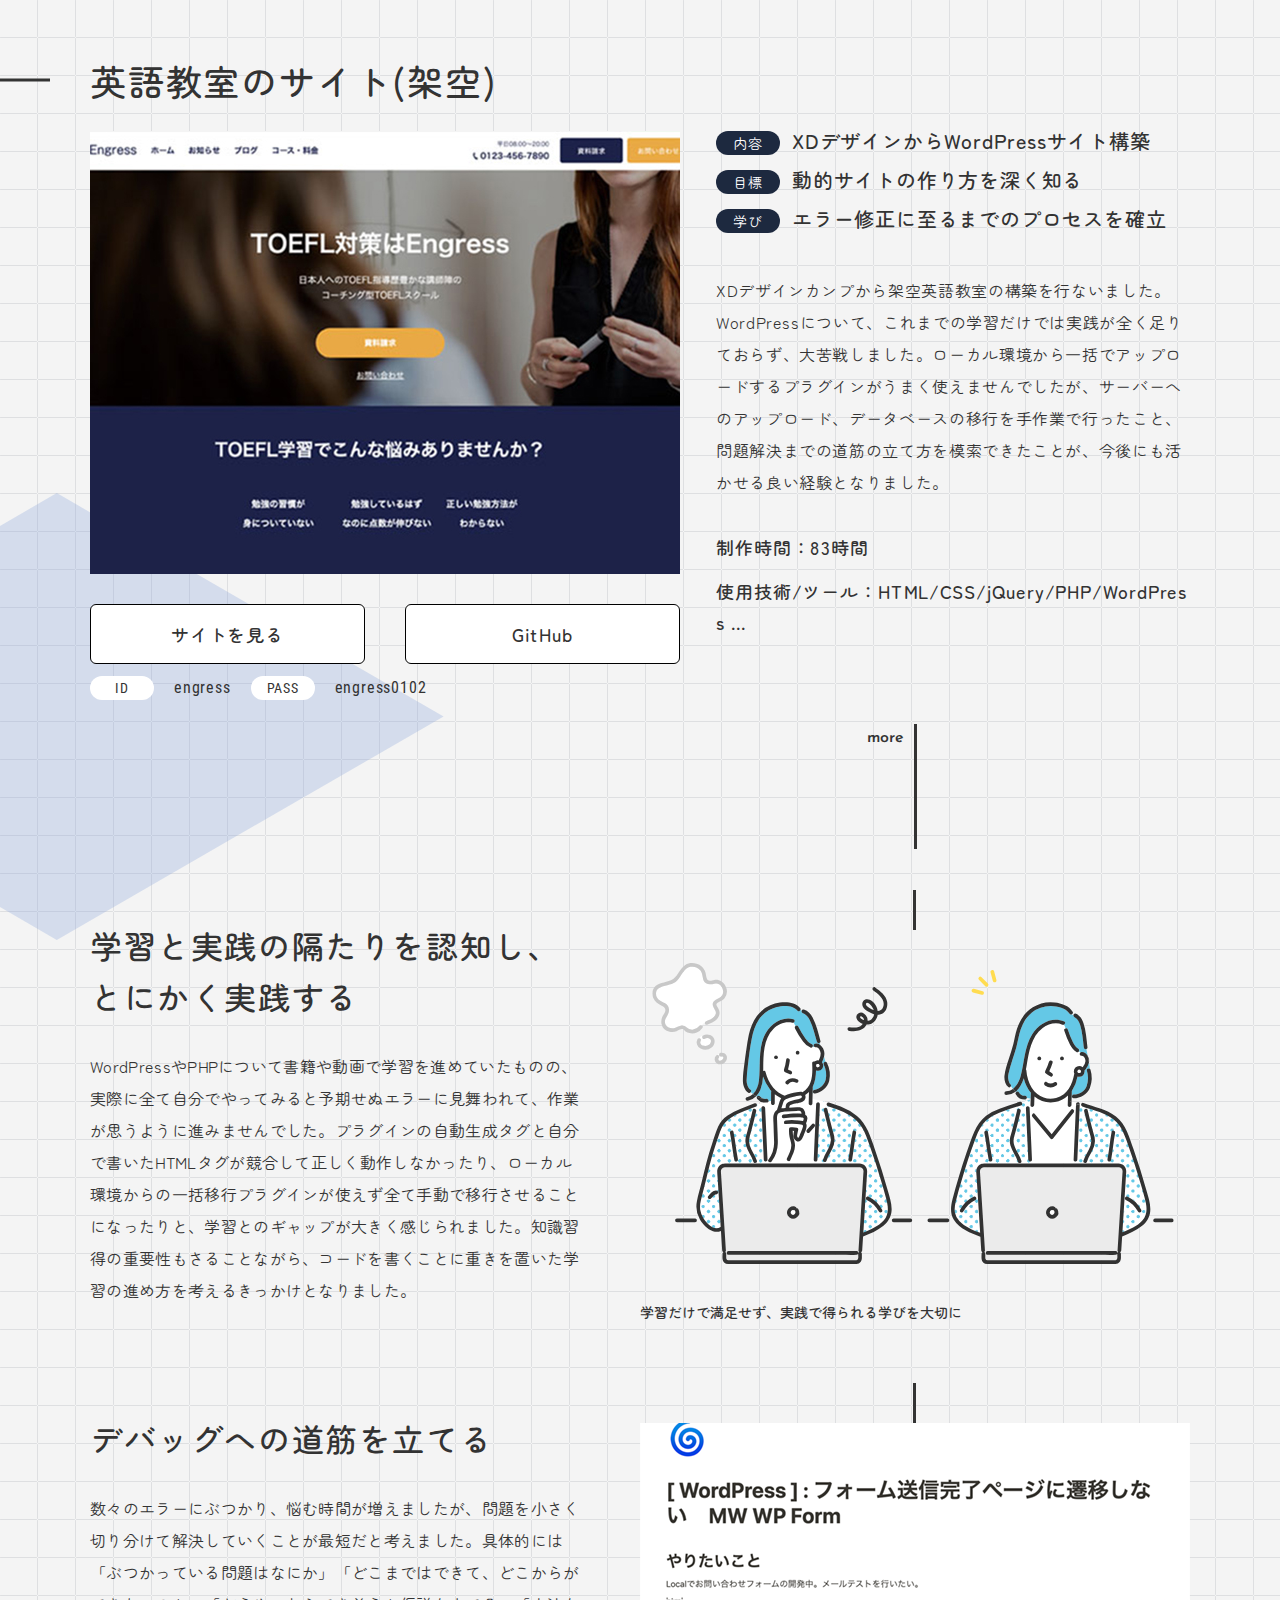
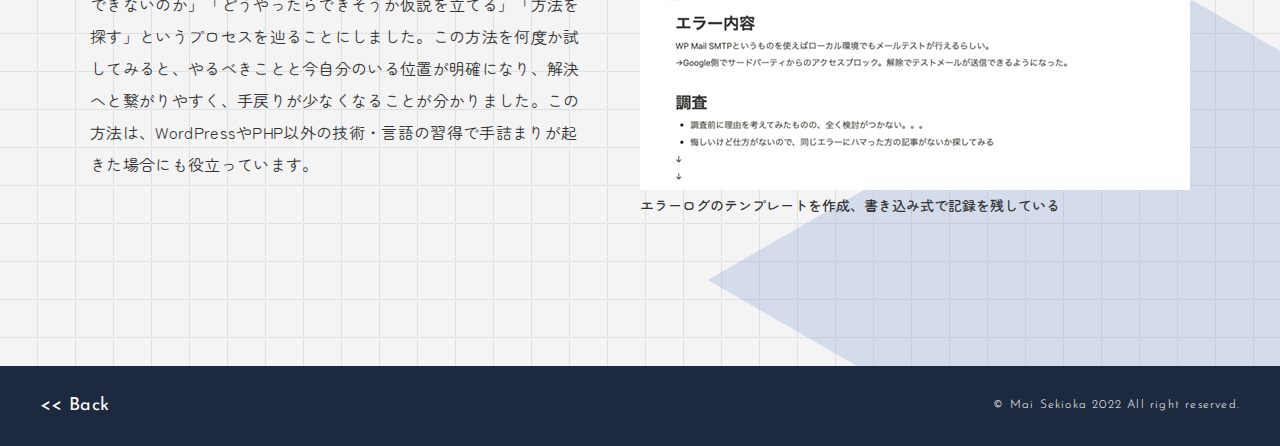
==== commit f2a00f0a: "トップページ・制作物ページ　内容部分のテキストを変更" ====
--- a/engress/index.html
+++ b/engress/index.html
@@ -37,7 +37,7 @@
             <ul class="Introduce-Media-Summary-Box">
               <li class="Introduce-Media-Summary">
                 <span class="Introduce-Media-Summary-Badge">内容</span>
-                <span class="Introduce-Media-Summary-Text">XDデザイン/WordPressサイト構築</span>
+                <span class="Introduce-Media-Summary-Text">XDデザインからWordPressサイト構築</span>
               </li>
               <li class="Introduce-Media-Summary">
                 <span class="Introduce-Media-Summary-Badge">目標</span>
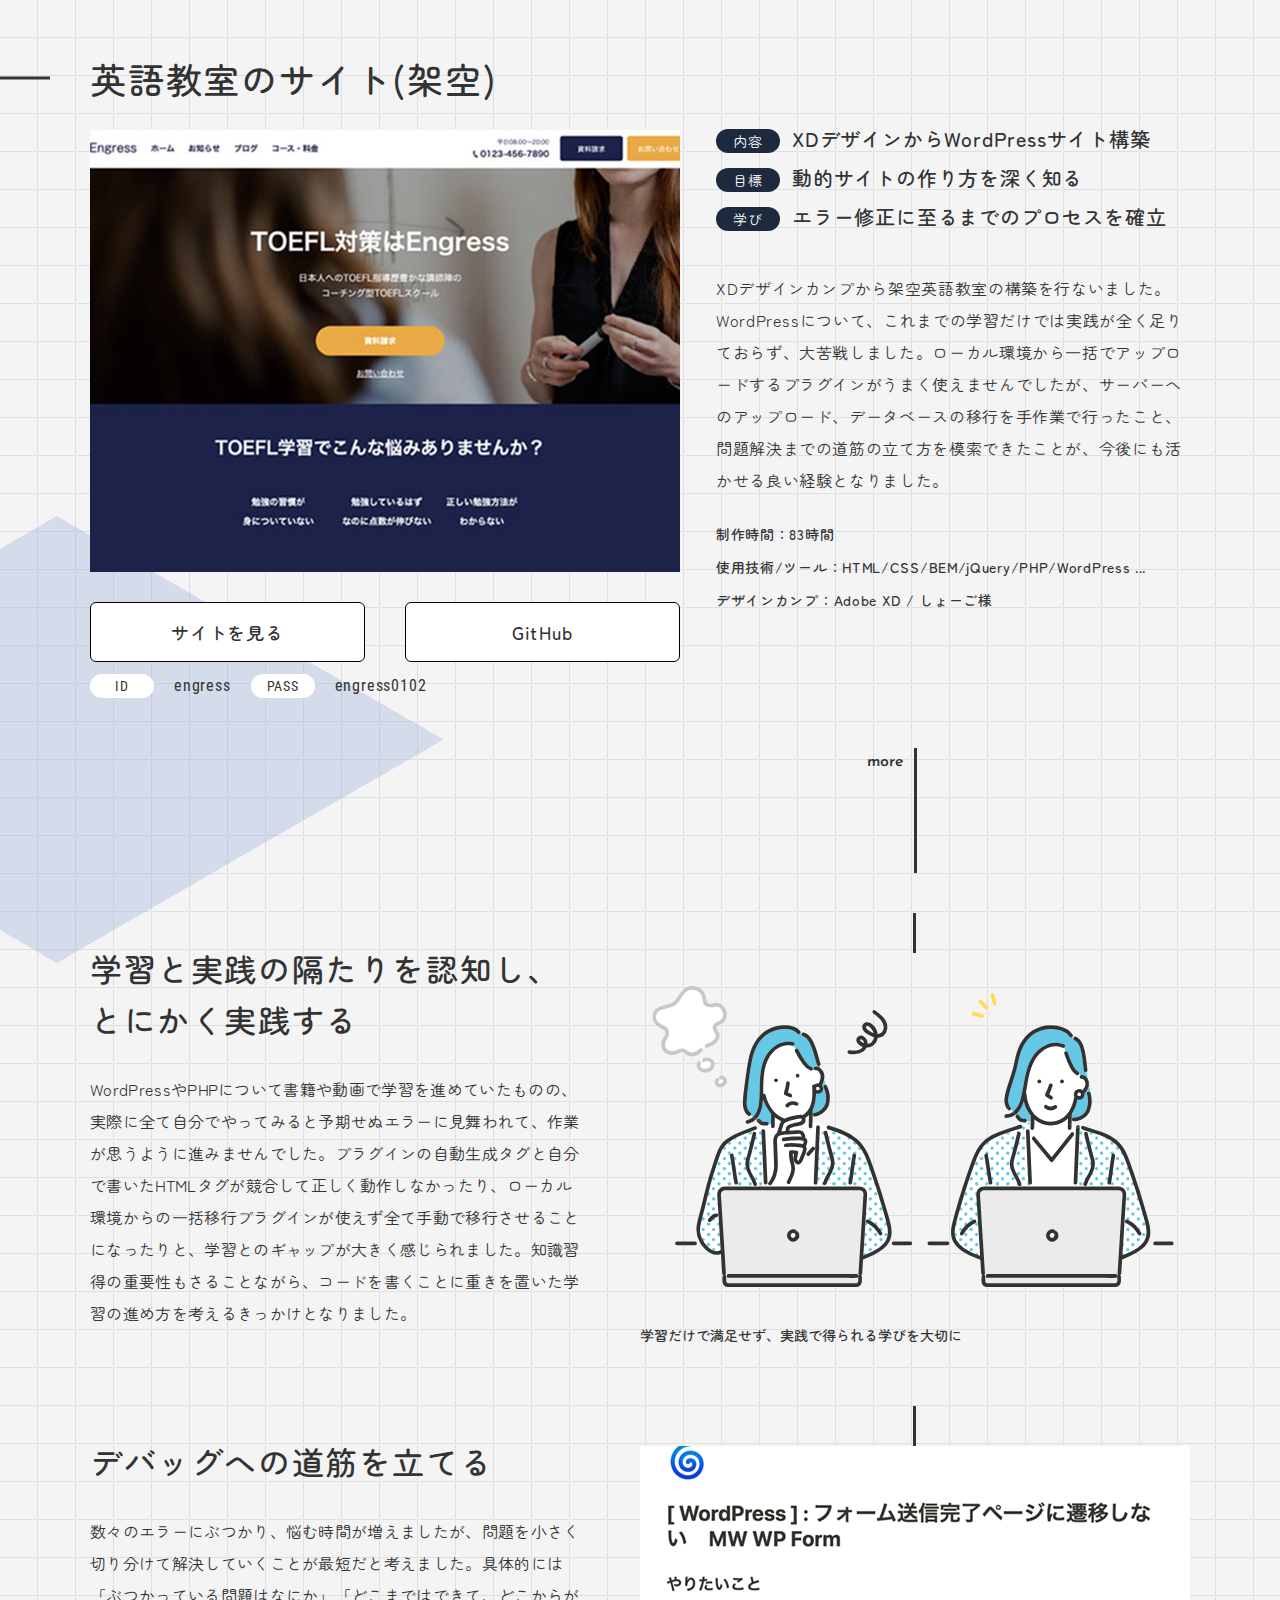
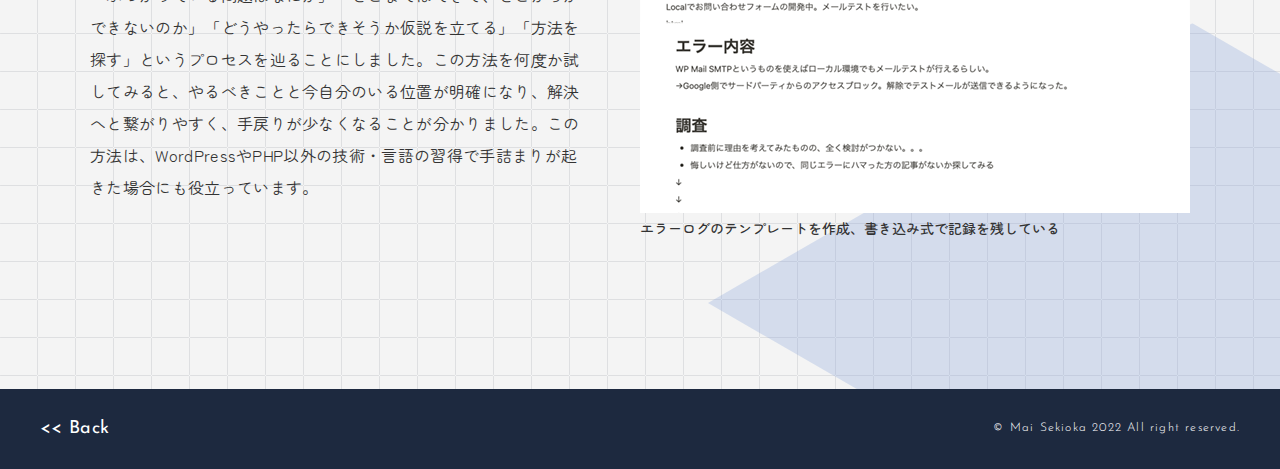
==== commit abd54e2e: "制作物ページ　使用デザインカンプの詳細追加" ====
--- a/engress/index.html
+++ b/engress/index.html
@@ -7,6 +7,20 @@
   <link rel="shortcut icon" href="../resources/img/favicon.ico">
   <link rel="apple-touch-icon" sizes="180x180" href="../resources/img/favicon.ico">
   <title>架空英語教室のWordPressサイト | 関岡真依のポートフォリオサイト</title>
+  <meta name="title" content="Mai Sekioka's Portfolio Site | 関岡真依のポートフォリオサイト">
+  <meta name="description" content="現在Webコーダーを目指しております、関岡真依のポートフォリオサイトです。">
+  <!-- Open Graph / Facebook -->
+  <meta property="og:type" content="website">
+  <meta property="og:url" content="https://msportfolio.mimoza.jp/">
+  <meta property="og:title" content="Mai Sekioka's Portfolio Site | 関岡真依のポートフォリオサイト">
+  <meta property="og:description" content="現在Webコーダーを目指しております、関岡真依のポートフォリオサイトです。">
+  <meta property="og:image" content="http://msportfolio.mimoza.jp/resources/img/ogp-wide.jpg">
+  <!-- Twitter -->
+  <meta property="twitter:card" content="summary_large_image">
+  <meta property="twitter:url" content="https://msportfolio.mimoza.jp/">
+  <meta property="twitter:title" content="Mai Sekioka's Portfolio Site | 関岡真依のポートフォリオサイト">
+  <meta property="twitter:description" content="現在Webコーダーを目指しております、関岡真依のポートフォリオサイトです。">
+  <meta property="twitter:image" content="http://msportfolio.mimoza.jp/resources/img/ogp-wide.jpg">
   <link rel="stylesheet" href="../resources/css/ress.css">
   <link rel="stylesheet" href="../resources/css/works.css">
 </head>
@@ -55,7 +69,10 @@
               制作時間：83時間
             </p>
             <p class="Introduce-Media-Technique-Text">
-              使用技術/ツール：HTML/CSS/jQuery/PHP/WordPress ...
+              使用技術/ツール：HTML/CSS/BEM/jQuery/PHP/WordPress ...
+            </p>
+            <p class="Introduce-Media-Technique-Text">
+              デザインカンプ：Adobe XD / しょーご様
             </p>
           </div>
         </div>
@@ -82,9 +99,9 @@
         </div>
       </div>
 
-      <div class="Introduce-Bg-Diamond-BottomLeft"></div>
-      <div class="Introduce-SP-Bg-Diamond-MiddleLeft"></div>
-      <div class="Introduce-SP-Bg-Diamond-BottomRight"></div>
+      <div class="Introduce-Bg-Diamond__BottomLeft"></div>
+      <div class="Introduce-SP-Bg-Diamond__MiddleLeft"></div>
+      <div class="Introduce-SP-Bg-Diamond__BottomRight"></div>
     </section>
 
     <section id="Description" class="Description">
@@ -119,7 +136,7 @@
           </div>
 
       </div>
-      <div class="Description-Bg-Diamond-BottomRight"></div>
+      <div class="Description-Bg-Diamond__BottomRight"></div>
       <div class="Description-SP-Bg-Diamond-BottomLeft"></div>
     </section>
   </main> 
--- a/resources/css/works.css
+++ b/resources/css/works.css
@@ -211,7 +211,11 @@
 }
 @media screen and (max-width: 767px) {
   .Introduce-Image {
+    margin-right: auto;
+    margin-left: auto;
+    max-width: 600px;
     padding-top: 75.1724137931%;
+    background-size: contain;
   }
 }
 
@@ -469,43 +473,58 @@
 }
 
 .Introduce-Media-Time-Text {
-  margin-top: 36px;
-  font-size: 1.8rem;
+  margin-top: 28px;
+  font-size: 1.4rem;
   font-style: normal;
   font-weight: 500;
+  line-height: 1.5;
   letter-spacing: 0.05em;
   word-break: break-all;
 }
 @media screen and (max-width: 767px) {
   .Introduce-Media-Time-Text {
-    margin-top: 44px;
     font-size: 1.6rem;
     line-height: 1.6875;
   }
 }
 
 .Introduce-Media-Technique-Text {
-  margin-top: 16px;
-  font-size: 1.8rem;
+  margin-top: 12px;
+  font-size: 1.4rem;
   font-style: normal;
   font-weight: 500;
-  line-height: 1.75;
+  line-height: 1.5;
   letter-spacing: 0.05em;
   word-break: break-all;
 }
 @media screen and (max-width: 767px) {
   .Introduce-Media-Technique-Text {
-    margin-top: 24px;
     font-size: 1.6rem;
     line-height: 1.6875;
   }
 }
 
+.Introduce-Media-DesignComp-Text {
+  margin-top: 12px;
+  font-size: 1.4rem;
+  font-style: normal;
+  font-weight: 500;
+  line-height: 1.5;
+  letter-spacing: 0.05em;
+  word-break: break-all;
+}
+@media screen and (max-width: 767px) {
+  .Introduce-Media-DesignComp-Text {
+    font-size: 1.6rem;
+    line-height: 1.6875;
+  }
+}
+
 .More {
   display: flex;
   align-items: flex-start;
   justify-content: flex-end;
-  margin-top: 24px;
+  margin-top: 50px;
   width: 100%;
   height: 125px;
   background-image: url(../img/gallery/bg-more-area-line.svg);
@@ -578,7 +597,7 @@
   }
 }
 
-.Introduce-Bg-Diamond-BottomLeft {
+.Introduce-Bg-Diamond__BottomLeft {
   position: absolute;
   z-index: -1;
   bottom: -91px;
@@ -591,22 +610,22 @@
   background-size: contain;
 }
 @media screen and (min-width: 1440px) {
-  .Introduce-Bg-Diamond-BottomLeft {
+  .Introduce-Bg-Diamond__BottomLeft {
     left: calc(50% - 874px - 210px);
     padding-top: 505px;
   }
 }
 @media screen and (max-width: 767px) {
-  .Introduce-Bg-Diamond-BottomLeft {
+  .Introduce-Bg-Diamond__BottomLeft {
     display: none;
   }
 }
 
-.Introduce-SP-Bg-Diamond-MiddleLeft {
+.Introduce-SP-Bg-Diamond__MiddleLeft {
   display: none;
 }
 @media screen and (max-width: 767px) {
-  .Introduce-SP-Bg-Diamond-MiddleLeft {
+  .Introduce-SP-Bg-Diamond__MiddleLeft {
     position: absolute;
     z-index: -1;
     top: 30.65%;
@@ -620,11 +639,11 @@
   }
 }
 
-.Introduce-SP-Bg-Diamond-BottomRight {
+.Introduce-SP-Bg-Diamond__BottomRight {
   display: none;
 }
 @media screen and (max-width: 767px) {
-  .Introduce-SP-Bg-Diamond-BottomRight {
+  .Introduce-SP-Bg-Diamond__BottomRight {
     position: absolute;
     z-index: -1;
     right: -92px;
@@ -795,7 +814,7 @@
   line-height: 1.5;
 }
 
-.Description-Bg-Diamond-BottomRight {
+.Description-Bg-Diamond__BottomRight {
   position: absolute;
   z-index: -1;
   right: -31.3%;
@@ -808,19 +827,19 @@
   background-size: contain;
 }
 @media screen and (min-width: 1440px) {
-  .Description-Bg-Diamond-BottomRight {
+  .Description-Bg-Diamond__BottomRight {
     right: calc(50% - 1095px - 100px);
     padding-top: 632px;
   }
 }
 @media screen and (max-width: 767px) {
-  .Description-Bg-Diamond-BottomRight {
+  .Description-Bg-Diamond__BottomRight {
     display: none;
   }
 }
 
 @media screen and (max-width: 767px) {
-  .Description-SP-Bg-Diamond-BottomLeft {
+  .Description-SP-Bg-Diamond__BottomLeft {
     position: absolute;
     z-index: -1;
     bottom: -167px;
